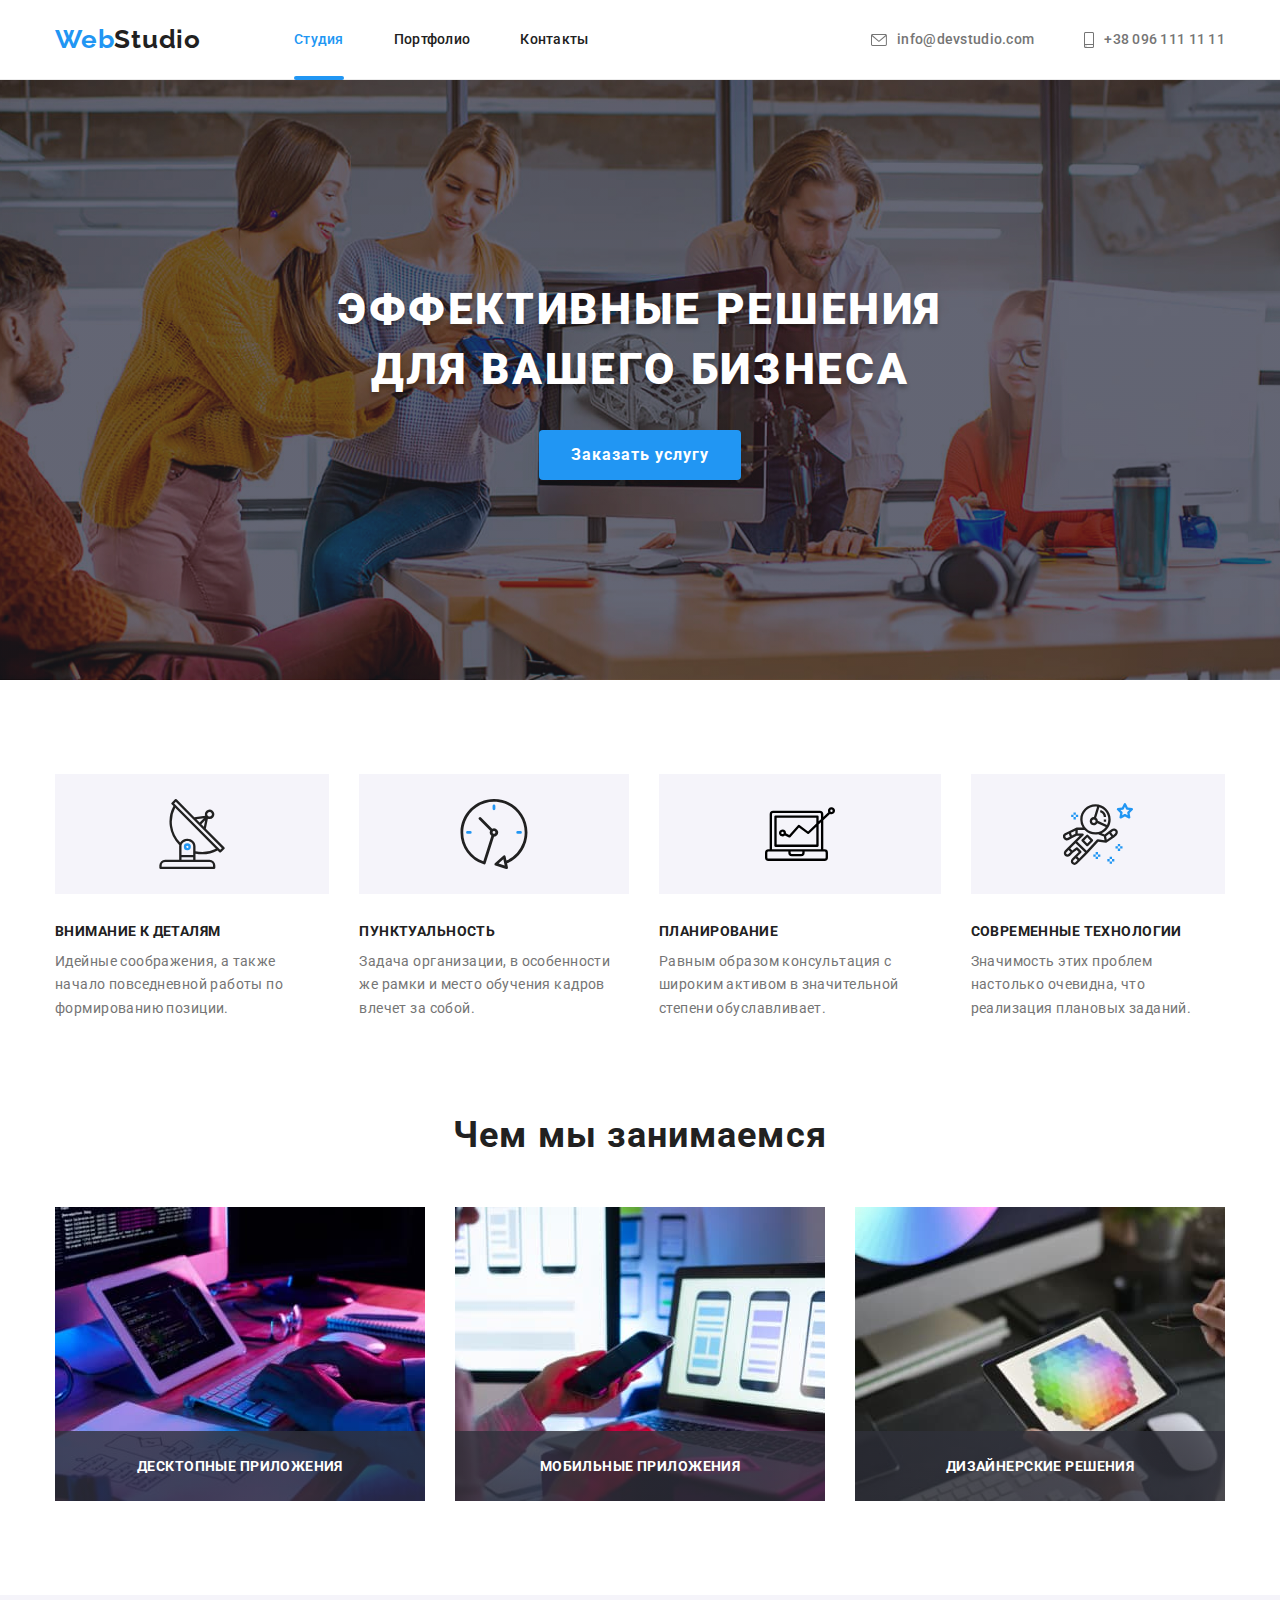
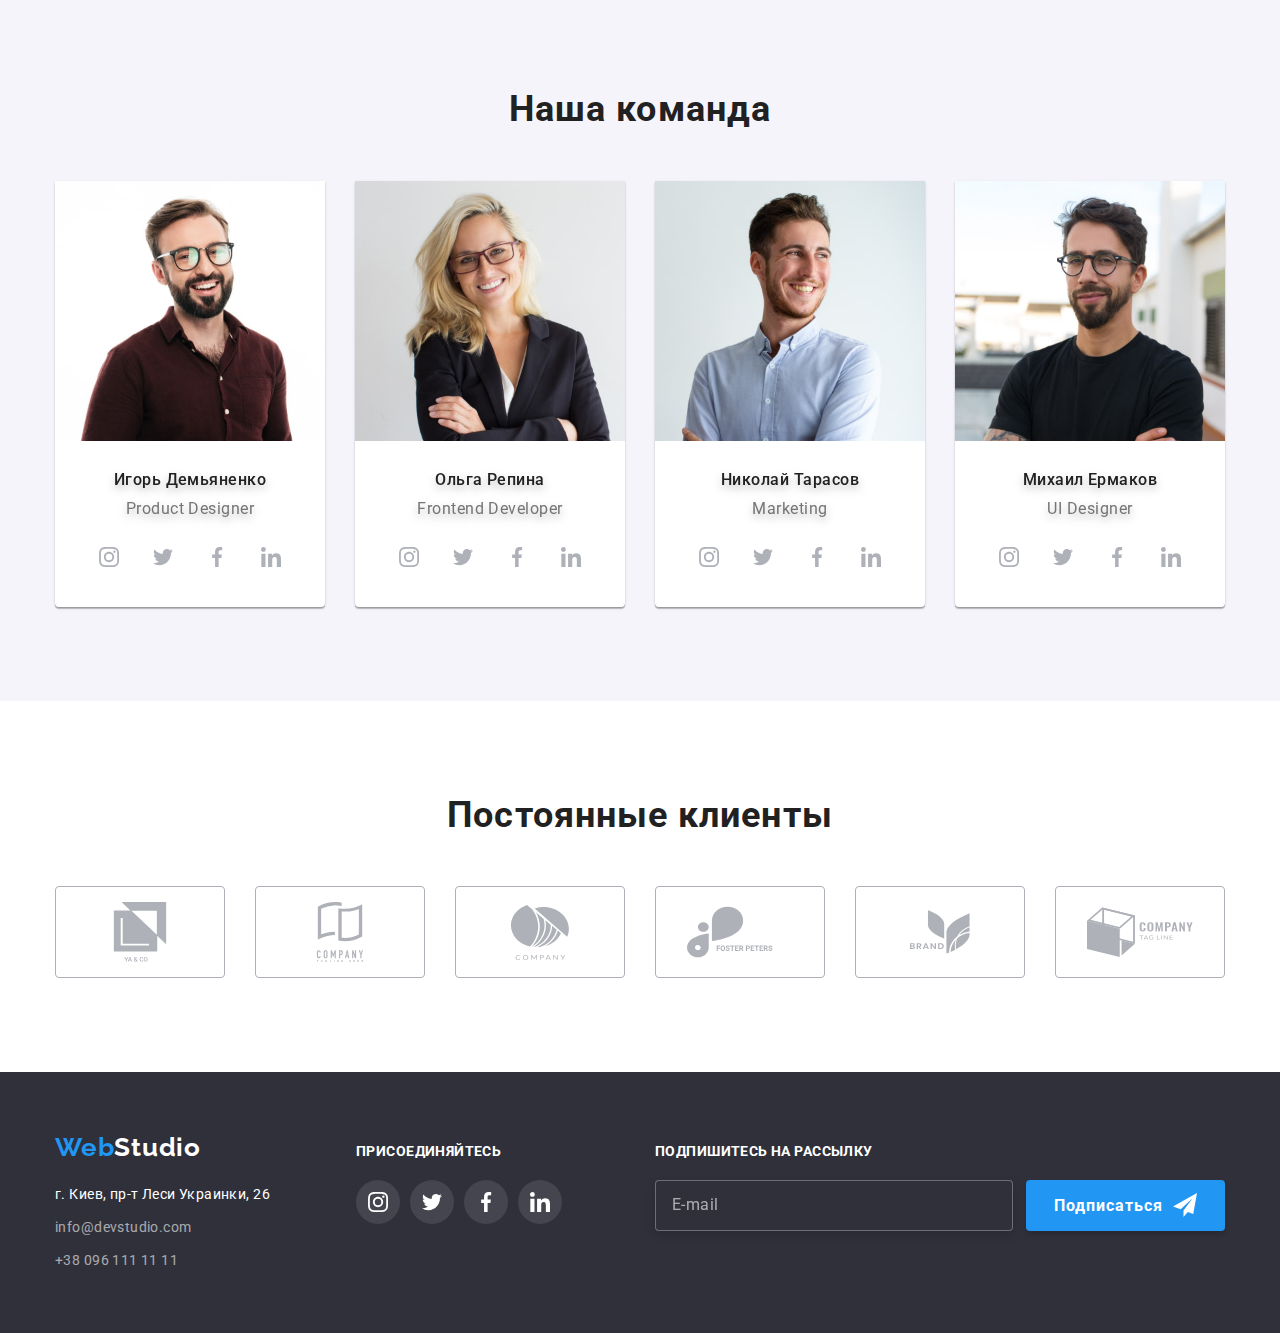
==== index.html @ 8d3dfcea "Add files via upload" ====
<!DOCTYPE html>
<html lang="ru">

<head>
    <meta charset="UTF-8">
    <meta http-equiv="X-UA-Compatible" content="IE=edge">
    <meta name="viewport" content="width=device-width, initial-scale=1.0">
    <link rel="preconnect" href="https://fonts.googleapis.com">
    <link rel="preconnect" href="https://fonts.gstatic.com" crossorigin>
    <link
        href="https://fonts.googleapis.com/css2?family=Raleway:wght@700&family=Roboto:wght@400;500;700;900&display=swap"
        rel="stylesheet">
    <link rel="stylesheet"
        href="https://cdnjs.cloudflare.com/ajax/libs/modern-normalize/1.1.0/modern-normalize.min.css">
    <link rel="stylesheet" href="./css/styles.css">
    <title>WebStudio</title>
</head>

<body>

    <!-- Шапка сайта -->

    <Header class="header-border">
        <div class="container header-box">
            <a class="logo" href="./index.html">Web<span class="header-logo-studio">Studio</span></a>

            <!-- Навигация -->

            <nav class="navigation">
                <ul class="nav-list">
                    <li class="nav-list-item"><a class="navigate current-studio" href="./index.html">Студия</a></li>
                    <li class="nav-list-item"><a class="navigate" href="./portfolio.html">Портфолио</a></li>
                    <li class="nav-list-item"><a class="navigate" href="./contacts.html">Контакты</a></li>
                </ul>
            </nav>
            <ul class="header-list">
                <li class="header-list-item">
                    <a class="header-mail" href="mailto:info@devstudio.com">info@devstudio.com
                        <svg class="header-icon-mail" width="16" height="12">
                            <use href="./images/icons.svg#envelope"></use>
                        </svg>
                    </a>
                </li>
                <li class="header-list-item">
                    <a class="header-tel" href="tel:+380961111111">+38 096 111 11 11
                        <svg class="header-icon-phone" width="10" height="16">
                            <use href="./images/icons.svg#smartphone"></use>
                        </svg>
                    </a>
                </li>
            </ul>
        </div>
    </Header>

    <!-- Основной контент -->

    <main>
        <!--Блок хиро-->
        <section class="hero">
            <div class="container">
                <h1 class="hero-title">Эффективные решения <br> для вашего бизнеса</h1>
                <button class="hero-button" type="button" data-modal-open>Заказать услугу</button>
            </div>
            <div class="backdrop is-hidden" data-modal>
                <div class="modal">
                    <button class="button-close" type="button" data-modal-close>
                        <svg width="18" height="18">
                            <use href="./images/icons.svg#button-close"></use>
                        </svg>
                    </button>

                    <form class="modal-form" autocomplete="on">

                        <!-- =========Текс, обращение ========= -->
                        <p class="modal-form-text">Оставьте свои данные, мы вам перезвоним</p>
                        <div class="modal-form-container">

                            <!-- ========= Имя ========= -->
                            <label class="modal-form-label">
                                <input class="modal-form-input" type="text" name="name" placeholder=" " required
                                    title="Имя должно содержать не менее трех символом">
                                <span class="form-label-text">Имя</span>
                                <svg class="modal-form-icon" width="18" height="18">
                                    <use href="./images/icons.svg#modal-name"></use>
                                </svg>
                            </label>

                            <!-- ========= Телефон ========= -->
                            <label class="modal-form-label">
                                <input class="modal-form-input" type="tel" name="tel" placeholder=" " required>
                                <span class="form-label-text">Телефон</span>
                                <svg class="modal-form-icon" width="18" height="18">
                                    <use href="./images/icons.svg#modal-phone"></use>
                                </svg>
                            </label>

                            <!-- ========= Почта ========= -->
                            <label class="modal-form-label">
                                <input class="modal-form-input" type="email" name="mail" placeholder=" " required>
                                <span class="form-label-text">Почта</span>
                                <svg class="modal-form-icon" width="18" height="18">
                                    <use href="./images/icons.svg#modal-email"></use>
                                </svg>
                            </label>

                            <!-- ========= Комментарий ========= -->
                            <div class="modal-textarea-container">
                                <!-- <label class="modal-form-textarea-label" for="comment">Комментарий</label> -->
                                <textarea class="modal-textarea" name="comment" id="comment" autocomplete="off"
                                    placeholder="Введите текст"></textarea>
                                <label class="modal-form-textarea-label" for="comment">Комментарий</label>
                            </div>
                            <!-- Чекбокс - условия рассылки -->
                            <!-- <div class="modal-checkbox-container"> -->
                            <label class="modal-checkbox-label">
                                <input class="modal-checkbox-input" type="checkbox" name="newsletter" required>
                                <span class="modal-checkbox-icon"></span>
                                Соглашаюсь с рассылкой и принимаю &nbsp;
                                <a class="form-link-contarct" href="">Условия договора</a>

                            </label>
                            <!-- </div> -->
                        </div>
                        <!-- Кнопка - Отправить -->
                        <button class="modal-form-button" type="submit">Отправить</button>
                    </form>
                </div>
            </div>
        </section>

        <!--Особенности-->

        <section class="section">
            <h2 class="features-title-hidden">Особенности</h2>
            <!--Заголовок будет невидимый-->
            <div class="container">
                <ul class="features-list">
                    <li class="features-list-item">
                        <div class="icon-features-container">
                            <svg class="icon-fetures" width="70" height="70">
                                <use href="./images/icons.svg#antenna"></use>
                            </svg>
                        </div>
                        <h3 class="features-subtitle">Внимание к деталям</h3>
                        <p class="features-text">Идейные соображения, а также начало повседневной работы по
                            формированию
                            позиции.</p>
                    </li>
                    <li class="features-list-item">
                        <div class="icon-features-container">
                            <svg class="icon-fetures" width="70" height="70">
                                <use href="./images/icons.svg#clock"></use>
                            </svg>
                        </div>
                        <h3 class="features-subtitle">Пунктуальность</h3>
                        <p class="features-text">Задача организации, в особенности же рамки и место обучения кадров
                            влечет за собой.
                        </p>
                    </li>
                    <li class="features-list-item">
                        <div class="icon-features-container">
                            <svg class="icon-fetures" width="70" height="70">
                                <use href="./images/icons.svg#diagram"></use>
                            </svg>
                        </div>
                        <h3 class="features-subtitle">Планирование</h3>
                        <p class="features-text">Равным образом консультация с широким активом в значительной степени
                            обуславливает.</p>
                    </li>
                    <li class="features-list-item">
                        <div class="icon-features-container">
                            <svg class="icon-fetures" width="70" height="70">
                                <use href="./images/icons.svg#astronaut"></use>
                            </svg>
                        </div>
                        <h3 class="features-subtitle">Современные технологии</h3>
                        <p class="features-text">Значимость этих проблем настолько очевидна, что реализация плановых
                            заданий.
                        </p>
                    </li>
                </ul>
            </div>
        </section>

        <!-- Чем мы занимаемся -->

        <section class="section worksheet-section">
            <div class="container">
                <h2 class="worksheet-title">Чем мы занимаемся</h2>
                <ul class="worksheet-list">
                    <li class="worksheet-list-item">
                        <img src="./images/ipadkeyboard.jpg" alt="Работает за клавиатурой" width="370">
                        <div class="worksheet-list-item-overlay">
                            <p class="worksheet-text-overlay">Десктопные приложения</p>
                        </div>
                    </li>
                    <li class="worksheet-list-item">
                        <img src="./images/notebooksmartphone.jpg" alt="Работает на смартфоне и ноутбуке" width="370">
                        <div class="worksheet-list-item-overlay">
                            <p class="worksheet-text-overlay">Мобильные приложения</p>
                        </div>
                    </li>
                    <li class="worksheet-list-item">
                        <img src="./images/tablet.jpg" alt="Смотрит в планшет" width="370">
                        <div class="worksheet-list-item-overlay">
                            <p class="worksheet-text-overlay">Дизайнерские решения</p>
                        </div>
                    </li>
                </ul>
            </div>
        </section>

        <!-- Наша команда -->

        <section class="team section">
            <div class="container">
                <h2 class="team-title">Наша команда</h2>
                <ul class="team-list">
                    <li class="team-list-item">
                        <img src="./images/igor-demianenko.jpg" alt="фото Игорь Демьяненко" width="270">
                        <div class="team-title-text-container">
                            <h3 class="team-names-title">Игорь Демьяненко</h3>
                            <p class="team-text">Product Designer</p>
                            <ul class="team-social-list">
                                <li>
                                    <a class="social-link" href="" aria-label="Инстаграм">
                                        <svg width="20" height="20">
                                            <use href="./images/icons.svg#instagram-team"></use>
                                        </svg>
                                    </a>
                                </li>
                                <li>
                                    <a class="social-link" href="" aria-label="Твиттер">
                                        <svg width="20" height="20">
                                            <use href="./images/icons.svg#twitter-team"></use>
                                        </svg>
                                    </a>
                                </li>
                                <li>
                                    <a class="social-link" href="" aria-label="Фейсбук">
                                        <svg width="20" height="20">
                                            <use href="./images/icons.svg#facebook-team"></use>
                                        </svg>
                                    </a>
                                </li>
                                <li>
                                    <a class="social-link" href="" aria-label="Линкедин">
                                        <svg width="20" height="20">
                                            <use href="./images/icons.svg#linkedin-team"></use>
                                        </svg>
                                    </a>
                                </li>
                            </ul>
                        </div>

                    </li>
                    <li class="team-list-item">
                        <img class="team-foto" src="./images/olga-repina.jpg" alt="фото Ольга Репина" width="270">
                        <div class="team-title-text-container">
                            <h3 class="team-names-title">Ольга Репина</h3>
                            <p class="team-text">Frontend Developer</p>
                            <ul class="team-social-list">
                                <li>
                                    <a class="social-link" href="" aria-label="Инстаграм">
                                        <svg width="20" height="20">
                                            <use href="./images/icons.svg#instagram-team"></use>
                                        </svg>
                                    </a>
                                </li>
                                <li>
                                    <a class="social-link" href="" aria-label="Твиттер">
                                        <svg width="20" height="20">
                                            <use href="./images/icons.svg#twitter-team"></use>
                                        </svg>
                                    </a>
                                </li>
                                <li>
                                    <a class="social-link" href="" aria-label="Фейсбук">
                                        <svg width="20" height="20">
                                            <use href="./images/icons.svg#facebook-team"></use>
                                        </svg>
                                    </a>
                                </li>
                                <li>
                                    <a class="social-link" href="" aria-label="Линкедин">
                                        <svg width="20" height="20">
                                            <use href="./images/icons.svg#linkedin-team"></use>
                                        </svg>
                                    </a>
                                </li>
                            </ul>
                        </div>
                    </li>
                    <li class="team-list-item">
                        <img class="team-foto" src="./images/nikolay-tarasov.jpg" alt="фото Николай Тарасов"
                            width="270">
                        <div class="team-title-text-container">
                            <h3 class="team-names-title">Николай Тарасов</h3>
                            <p class="team-text">Marketing</p>
                            <ul class="team-social-list">
                                <li>
                                    <a class="social-link" href="" aria-label="Инстаграм">
                                        <svg width="20" height="20">
                                            <use href="./images/icons.svg#instagram-team"></use>
                                        </svg>
                                    </a>
                                </li>
                                <li>
                                    <a class="social-link" href="" aria-label="Твиттер">
                                        <svg width="20" height="20">
                                            <use href="./images/icons.svg#twitter-team"></use>
                                        </svg>
                                    </a>
                                </li>
                                <li>
                                    <a class="social-link" href="" aria-label="Фейсбук">
                                        <svg width="20" height="20">
                                            <use href="./images/icons.svg#facebook-team"></use>
                                        </svg>
                                    </a>
                                </li>
                                <li>
                                    <a class="social-link" href="" aria-label="Линкедин">
                                        <svg width="20" height="20">
                                            <use href="./images/icons.svg#linkedin-team"></use>
                                        </svg>
                                    </a>
                                </li>
                            </ul>
                        </div>
                    </li>
                    <li class="team-list-item">
                        <img class="team-foto" src="./images/mihail-ermakov.jpg" alt="фото Михаил Ермаков" width="270">
                        <div class="team-title-text-container">
                            <h3 class="team-names-title">Михаил Ермаков</h3>
                            <p class="team-text">UI Designer</p>
                            <ul class="team-social-list">
                                <li>
                                    <a class="social-link" href="" aria-label="Инстаграм">
                                        <svg width="20" height="20">
                                            <use href="./images/icons.svg#instagram-team"></use>
                                        </svg>
                                    </a>
                                </li>
                                <li>
                                    <a class="social-link" href="" aria-label="Твиттер">
                                        <svg width="20" height="20">
                                            <use href="./images/icons.svg#twitter-team"></use>
                                        </svg>
                                    </a>
                                </li>
                                <li>
                                    <a class="social-link" href="" aria-label="Фейсбук">
                                        <svg width="20" height="20">
                                            <use href="./images/icons.svg#facebook-team"></use>
                                        </svg>
                                    </a>
                                </li>
                                <li>
                                    <a class="social-link" href="" aria-label="Линкедин">
                                        <svg width="20" height="20">
                                            <use href="./images/icons.svg#linkedin-team"></use>
                                        </svg>
                                    </a>
                                </li>
                            </ul>
                        </div>
                    </li>
                </ul>
            </div>
        </section>

        <!-- Постоянные клиенты -->

        <section class="section">
            <div class="container">
                <h2 class="clients-title">Постоянные клиенты</h2>
                <ul class="clients-list">
                    <li><a class="clients-link" href="">
                            <svg width="106" height="60">
                                <use href="./images/icons.svg#company1">
                                </use>
                            </svg>
                        </a>
                    </li>
                    <li>
                        <a class="clients-link" href="">
                            <svg width="106" height="60">
                                <use href="./images/icons.svg#company2">
                                </use>
                            </svg>
                        </a>
                    </li>
                    <li>
                        <a class="clients-link" href="">
                            <svg width="106" height="60">
                                <use href="./images/icons.svg#company3">
                                </use>
                            </svg>
                        </a>
                    </li>
                    <li>
                        <a class="clients-link" href="">
                            <svg width="106" height="60">
                                <use href="./images/icons.svg#company4">
                                </use>
                            </svg>
                        </a>
                    </li>
                    <li>
                        <a class="clients-link" href="">
                            <svg width="106" height="60">
                                <use href="./images/icons.svg#company5">
                                </use>
                            </svg>
                        </a>
                    </li>
                    <li>
                        <a class="clients-link" href="">
                            <svg width="106" height="60">
                                <use href="./images/icons.svg#company6">
                                </use>
                            </svg>
                        </a>
                    </li>
                </ul>
            </div>
        </section>
    </main>

    <!-- Футер -->

    <footer class="footer">

        <div class="container footer-flex">

            <div class="footer-contact">
                <a class="footer-logo" href="./index.html">Web<span class="footer-logo-studio">Studio</span></a>
                <!-- <img src="./images/Footer-bg.jpg" alt="Задний фон футера" width="1600"> -->
                <address>
                    <ul class="footer-list">
                        <li class="footer-list-item"><a class="location" href="https://goo.gl/maps/4drAFhD1oQaZ1hP96"
                                target="_blank">г.
                                Киев, пр-т
                                Леси
                                Украинки, 26</a>
                        </li>
                        <li class="footer-list-item"><a class="mail-footer"
                                href="mailto:info@devstudio.com">info@devstudio.com</a></li>
                        <li class="footer-list-item"><a class="tel-footer" href="tel:+380961111111">+38 096 111 11
                                11</a>
                        </li>
                    </ul>
                </address>
            </div>

            <div class="footer-join">
                <p class="footer-join-text">Присоединяйтесь</p>
                <ul class="footer-social-list">
                    <li>
                        <a class="footer-social-link" href="">
                            <svg width="20" height="20">
                                <use href="./images/icons.svg#instagram-footer"></use>
                            </svg>
                        </a>
                    </li>
                    <li>
                        <a class="footer-social-link" href="">
                            <svg width="20" height="20">
                                <use href="./images/icons.svg#twitter-footer"></use>
                            </svg>
                        </a>
                    </li>
                    <li>
                        <a class="footer-social-link" href="">
                            <svg width="20" height="20">
                                <use href="./images/icons.svg#facebook-footer"></use>
                            </svg>
                        </a>
                    </li>
                    <li>
                        <a class="footer-social-link" href="">
                            <svg width="20" height="20">
                                <use href="./images/icons.svg#linkedin-footer"></use>
                            </svg>
                        </a>
                    </li>
                </ul>
            </div>


            <form class="footer-subscribe-form">
                <!-- <p class="footer-subscribe-text">Подпишитесь на рассылку</p> -->
                <div class="footer-form-container">
                    <label for="subscribe-mail" class="footer-subscribe-label">Подпишитесь на рассылку</label>
                    <!-- Растягивал лэйбл, чтобы не промазал пользователь и автофокус в поле инпута сработал -->
                    <div class="footer-form-wrapper">
                        <input type="email" name="email" id="subscribe-mail" placeholder="E-mail" required>
                        <button type="submit" class="footer-subscribe-button">Подписаться
                            <svg class="footer-subscribe-icon" width="24" height="24">
                                <use href="./images/icons.svg#footer-button-subscribe"></use>
                            </svg>
                        </button>
                    </div>
                </div>

            </form>

        </div>

    </footer>

    <script src="./js/modal.js"></script>

</body>

</html>
---- css/styles.css ----
:root {
    --main-text-color: #212121;
    --second-text-color: #757575;
    --third-text-color: #ffffff;
    --color-logo: #2196F3;

    --border-color: 1px solid #EEEEEE;
    --border-color-hover: #2196F3;

    --bg-color-main: #2F303A;
    --bg-color-second: #F5F4FA;
    --bg-color-third: #ffffff;
    --bg-color-hero: #c4c4c4;
    --bg-color-footer-social: rgba(255, 255, 255, 0.1);

    --hover-color: #2196F3;
    --focus-color: #2196F3;
    
    --hero-button-color: #2196F3;
    --hero-button-hover-color: #188CE8;
    --hero-button-focus-color: #188CE8;
    
    --second-text-color-buttons: #ffffff;
    --bg-color-filter-buttons: #F5F4FA;

    --main-font: 'Roboto';
    --logo-font: 'Raleway';

    --icon-fill-color: #AFB1B8;
    --icon-hover-fill-color: #ffffff;

    --transition-timing-function: cubic-bezier(0.4, 0, 0.2, 1);

}

h1, h2, h3, p {
   margin: 0;
}

ul, ol {
    margin: 0;
    padding-left: 0;
    list-style: none;
}

body {
    font-family: var(--main-font), sans-serif;
    color: var(--main-text-color);

    /* padding-top: 80px; */
}

img {
    max-width: 100%;
    height: auto;
    display: block;
}

/* Header */

.header-border {
    background-color: #ffffff;
    border-bottom: 1px solid #ECECEC;

    /* position: fixed;
    width: 100%;
    top: 0;
    left: 0;
    z-index: 1; */

    /* opacity: 0.5; */
}

.container {
    width: 1200px;
    
    padding-left: 15px;
    padding-right: 15px;
    margin-left: auto;
    margin-right: auto;

    /* outline: 1px solid blue; */
}

.header-box {
    display: flex;
}

.navigation {
    margin-left: 93px;
}

.nav-list {
    display: flex;
    
    margin-top: 0;
    margin-bottom: 0;
    padding-left: 0;
}

.nav-list-item {
    position: relative;
}

.nav-list .nav-list-item + .nav-list-item {
    margin-left: 50px;
}


.logo {
    font-family: var(--logo-font);
    font-weight: 700;
    font-size: 26px;
    line-height: 1.19;
    letter-spacing: 0.03em;
    color: var(--color-logo);
    text-decoration: none;

    padding-top: 24px;
    padding-bottom: 24px;
}

.header-logo-studio {
    color: var(--main-text-color);
    text-decoration: none;
}

.navigate {
    font-weight: 500;
    font-size: 14px;
    line-height: 1.14;
    letter-spacing: 0.02em;
    color: var(--main-text-color);
    text-decoration: none;

    display: block;
    padding-top: 32px;
    padding-bottom: 31px;

    transition:
    color 250ms var(--transition-timing-function);
}

.navigate:hover {
    color: var(--hover-color);
}

.navigate:focus {
    color: var(--focus-color);
}

.current-studio {
    color: var(--hover-color);
}

.current-studio::after {
    content: "";

    position: absolute;
    bottom: -1px;
    left: 0;

    display: block;
    width: 100%;
    height: 4px;
               
    background: var(--hover-color);
    border-radius: 2px;
}

.header-list {
    display: flex;

    padding-left: 0;
    margin-top: 0;
    margin-right: 0;
    margin-bottom: 0;
    margin-left: auto;
}

.header-list-item+.header-list-item {
    margin-left: 50px;
}

.header-mail {
    display: flex;
    flex-direction: row-reverse;
    align-content: center;
    font-weight: 500;
    font-size: 14px;
    line-height: 1.14;
    letter-spacing: 0.02em;
    color: var(--second-text-color);
    text-decoration: none;

    padding-top: 32px;
    padding-bottom: 31px;

    transition:
    color 250ms var(--transition-timing-function);
}

.header-icon-mail {
    fill: currentColor;
    align-self: center;
    justify-self: center;
        
    margin-right: 10px;
}

.header-icon-phone {
    fill: currentColor;
    margin-right: 10px;
}

.header-mail:hover {
    color: var(--hover-color);
}

.header-mail:focus {
    color: var(--focus-color);
}

.header-tel {
    font-weight: 500;
    font-size: 14px;
    line-height: 1.14;
    letter-spacing: 0.02em;
    color: var(--second-text-color);
    text-decoration: none;

    display: flex;
    flex-direction: row-reverse;
    padding-top: 32px;
    padding-bottom: 31px;

    transition:
    color 250ms var(--transition-timing-function);
}

.header-tel:hover {
    color: var(--hover-color);
}

.header-tel:focus {
    color: var(--focus-color);
}

/* Main */


/* Hero */

/* .hero {
    background-color: var(--bg-color-hero);
    text-align: center;
    
    background-image: url(../images/hero-overlay.png), 
    url(../images/hero.jpg);
    background-repeat: no-repeat;
    background-size: contain;
    background-position: center;

    padding-top: 200px;
    padding-bottom: 200px;
} */

.hero {
    max-width: 1600px;
    background-color: var(--bg-color-hero);
    text-align: center;

    background-image: linear-gradient(
        to right,
        rgba(47, 48, 58, 0.4), rgba(47, 48, 58, 0.4)), url(../images/hero.jpg);
    background-repeat: no-repeat;
    background-size: cover;
    background-position: center;

    margin-right: auto;
    margin-left: auto;
    padding-top: 200px;
    padding-bottom: 200px;
}

.hero-title {
    font-weight: 900;
    font-size: 44px;
    line-height: 1.36;
    letter-spacing: 0.06em;
    text-transform: uppercase;
    color: var(--third-text-color);
    text-shadow: 0px 4px 4px rgba(0, 0, 0, 0.25);
    
    margin: 0 0 30px;
}

.hero-button {
    font-family: var(--main-font);
    background-color: var(--hero-button-color);
    border-radius: 4px;
    border: 0px;
    font-weight: 700;
    font-size: 16px;
    line-height: 1.87;
    letter-spacing: 0.06em;
    color: var(--third-text-color);    
    cursor: pointer;
    box-shadow: 0px 4px 4px rgba(0, 0, 0, 0.15);

    padding: 10px 32px;

    transition:
    background-color 250ms var(--transition-timing-function),
    box-shadow 250ms var(--transition-timing-function);
}

.hero-button:hover {
    background-color: var(--hero-button-hover-color);
    box-shadow: 0px 4px 4px rgba(0, 0, 0, 0.15);
}

.hero-button:focus {
    background-color: var(--hero-button-focus-color);
    box-shadow: 0px 4px 4px rgba(0, 0, 0, 0.15);
}

.backdrop {
    position: fixed;
    top: 0;
    left: 0;
    width: 100%;
    height: 100%;
    background-image: linear-gradient(rgba(0, 0, 0, 0.2), rgba(0, 0, 0, 0.2));
    z-index: 999;
    opacity: 1;

    transition:
    opacity 250ms var(--transition-timing-function),
    visibility 250ms var(--transition-timing-function);     
}

.is-hidden {
    opacity: 0;
    pointer-events: none;
    visibility: hidden;
}

.modal {
    position: absolute;
    top: 50%;
    left: 50%;
    transform: translate(-50%, -50%);

    min-width: 528px;
    min-height: 581px;
    background-color: var(--bg-color-third);
    box-shadow: 0px 1px 3px rgba(0, 0, 0, 0.12), 0px 1px 1px rgba(0, 0, 0, 0.14), 0px 2px 1px rgba(0, 0, 0, 0.2);
    border-radius: 4px; 

    opacity: 1;

    transform: translate(-50%, -50%) scale(1, 1);
    transition: transform 400ms var(--transition-timing-function),
    opacity 250ms var(--transition-timing-function),
    visibility 250ms var(--transition-timing-function);

}
    
.backdrop.is-hidden .modal {
    opacity: 0;
    transform: translate(-50%, -50%) scale(0, 0);
}

/* @keyframes modal {
    0% {
        transform: translateY(100%);
    }

    50% {
        transform: translateY(50%);
    }

    100% {
        transform: translateY(100%);
    }
} */

.button-close {
    position: absolute;
    top: 8px;
    right: 8px;

    display: inline-flex;
    justify-content: center;
    align-items: center;

    width: 30px;
    height: 30px;
    background-color: var(--bg-color-third);
    border: 1px solid rgba(0, 0, 0, 0.1);
    border-radius: 50%;
    cursor: pointer;

    transition:
    fill 250ms var(--transition-timing-function);
}

.button-close:hover {
    fill: var(--hover-color);
}

.button-close:focus {
    fill: var(--hover-color);
}

.modal-form {    
    padding: 40px;

    text-align: left;
}

.modal-form-text {
    margin-bottom: 30px;

    font-weight: 700;
    font-size: 20px;
    line-height: 23px;
    text-align: center;
    letter-spacing: 0.03em;
    color: var(--main-text-color);
}

.modal-form-container {
    display: flex;
    flex-direction: column;
    padding: 0;
    margin-left: auto;
    margin-right: auto;
    margin-bottom: 30px;
}

.modal-form-label {
    position: relative;

    font-size: 12px;
    line-height: 1.17;
    letter-spacing: 0.01em;
    color: var(--second-text-color);

    margin-bottom: 28px;
}

.modal-form-label:nth-child(3) {
    margin-bottom: 10px;
}

.form-label-text {
    position: absolute;
    top: 13px;
    left: 42px;

    transition: 
    transform 250ms var(--transition-timing-function),
    color 250ms var(--transition-timing-function);
}

.modal-form-label:focus-within .form-label-text,
.modal-form-input:not( :placeholder-shown) + .form-label-text {
    transform: translate(-42px,-30px);
    color: var(--focus-color);
}

.modal-form-label:focus-within .modal-form-icon {
    fill: var(--focus-color);
}

.modal-form-icon {
    position: absolute;
    top: 11px;
    left: 12px;
}

.modal-form-input {
    margin: 0 auto;
    padding-top: 12px;
    padding-bottom: 12px;
    width: 100%;

    text-indent: 42px;

    border: 1px solid rgba(33, 33, 33, 0.2);
    border-radius: 4px;
    outline-color: var(--focus-color);
}

.modal-form-input:hover {
    border-color: var(--hover-color);
}

.modal-form-input:focus {
    border-color: var(--focus-color);
}

.modal-textarea-container {
    display: flex;
    flex-direction: column-reverse;
    margin-bottom: 20px;
}

.modal-form-textarea-label {
    display: block;
    font-size: 12px;
    line-height: 1.17;
    letter-spacing: 0.01em;
    color: var(--second-text-color);
        
    margin-bottom: 4px;
}

.modal-textarea {
    display: block;
    margin: 0;
    padding: 12px 16px;
    resize: none;
    width: 100%;
    height: 120px;

    border: 1px solid rgba(33, 33, 33, 0.2);
    border-radius: 4px;
    outline-color: var(--focus-color);
}

.modal-textarea:hover {
    border-color: var(--hover-color);
}

.modal-textarea:focus {
    border-color: var(--hover-color);
}

.modal-textarea:focus ~ .modal-form-textarea-label {
    color: var(--focus-color);
}

.modal-form-container textarea::placeholder {
    font-size: 14px;
    line-height: 1.42;
    letter-spacing: 0.01em;
    color: rgba(117, 117, 117, 0.5);
}

/* .modal-checkbox-container {
    position: relative;

    display: flex;
    width: 425px;
    margin-right: auto;
    margin-left: auto;

    margin-bottom: 30px;
} */

.modal-checkbox-input {
    width: 1px;
    height: 1px;
    margin: -1px;
    border: 0;
    padding: 0;
    white-space: nowrap;
    clip-path: inset(100%);
    clip: rect(0 0 0 0);
    overflow: hidden;
    position: absolute;
}

.modal-checkbox-icon {
    display: block;
    width: 15px;
    height: 15px;
    border: 2px solid;
    border-color: black;
    border-radius: 2px;
    background-size: contain;
    background-origin: border-box;

    margin-right: 7px;

    transition: 
    background-color 250ms var(--transition-timing-function),
    background-image 250ms var(--transition-timing-function),
    border-color 250ms var(--transition-timing-function);
}

.modal-checkbox-input:checked + .modal-checkbox-icon {
    background-color: var(--focus-color);
    background-image: url(../images/full-check.svg);
    background-size: contain;
    background-origin: border-box;
    border-color: var(--focus-color);
}

.modal-checkbox-input:focus + .modal-checkbox-icon {
    border: 2px outset var(--focus-color);
}

.modal-checkbox-label {
    display: flex;
    align-items: center;
    justify-content: center;
       
    font-size: 14px;
    line-height: 1.72;
    letter-spacing: 0.03em;
    color: var(--second-text-color); 
}

.form-link-contarct {
    color: var(--focus-color);
}

.modal-form-button {
    display: flex;

    margin-right: auto;
    margin-left: auto;
    padding: 10px 55px;

    background-color: var(--hero-button-color);
    font-weight: 700;
    font-size: 16px;
    line-height: 1.875;    
    letter-spacing: 0.06em;
    box-shadow: 0px 4px 4px rgba(0, 0, 0, 0.15);
    border-radius: 4px;
    border: 0;
    cursor: pointer;
    color: var(--second-text-color-buttons);

    transition: 
    background-color 250ms var(--transition-timing-function);
    /* box-shadow 250ms var(--transition-timing-function); */
}

.modal-form-button:hover {
    background-color: var(--hero-button-hover-color);
    /* box-shadow: 0px 1px 3px rgba(0, 0, 0, 0.12), 0px 1px 1px rgba(0, 0, 0, 0.14), 0px 2px 1px rgba(0, 0, 0, 0.2); */
}

.modal-form-button:focus {
    background-color: var(--hero-button-hover-color);
    /* box-shadow: 0px 1px 3px rgba(0, 0, 0, 0.12), 0px 1px 1px rgba(0, 0, 0, 0.14), 0px 2px 1px rgba(0, 0, 0, 0.2); */
}



/* Особенности */

.section {
    padding-top: 94px;
    padding-bottom: 94px;
    /* outline: 1px solid blue; */
}

.features-title-hidden {
    /* display: none; */
    width: 1px;
    height: 1px;
    margin: -1px;
    border: 0;
    padding: 0;
    white-space: nowrap;
    clip-path: inset(100%);
    clip: rect(0 0 0 0);
    overflow: hidden;
    position: absolute;    
}

.features-list {
    display: flex;

    padding-left: 0;
    margin-top: 0;
    margin-bottom: 0;
}


/* .features-list-item + .features-list-item {
    margin-left: 30px;
} */

.features-list-item {
    width: calc((100%-90px) / 4);
    margin-left: 30px;
}

.features-list-item:first-child {
    margin-left: 0;
}

/* .features-list-item:last-child {
    padding-right: 12px;
} */

.icon-features-container {
    display: flex;
    height: 120px;
    background-color: var(--bg-color-second);

    align-items: center;
    justify-content: center;
    margin-bottom: 30px;
}

.icon-fetures {
    
}

.features-subtitle {
    font-size: 14px;
    line-height: 1.14;
    letter-spacing: 0.03em;
    text-transform: uppercase;
    color: var(--main-text-color);

    margin-top: 0;
    margin-bottom: 10px;
}

.features-text {
    font-size: 14px;
    line-height: 1.71;
    letter-spacing: 0.03em;
    color: var(--second-text-color);
}



/* =========== Чем мы занимаемся ==========*/

.worksheet-section {
    padding-top: 0;
}

.worksheet-title {
    font-size: 36px;
    line-height: 1.16;
    letter-spacing: 0.03em;

    margin-top: 0;
    margin-bottom: 50px;
    text-align: center;
}

.worksheet-list {
    display: flex;

    padding-left: 0;
    margin-top: 0;
    margin-bottom: 0;
    margin-left: auto;
    margin-right: auto;
    justify-content: space-between;
}

.worksheet-list-item {
   position: relative; 
}

.worksheet-list-item-overlay {
    position: absolute;
    bottom: 0;
    left: 0;

    display: flex;
    width: 100%;
    height: 70px;
    align-items: center;
    justify-content: center;
    /* padding-top: 27px;
    padding-bottom: 27px; */

    background-image: linear-gradient(rgba(47, 48, 58, 0.8), rgba(47, 48, 58, 0.8));         
}

.worksheet-text-overlay {
    text-transform: uppercase;
    font-weight: 700;
    font-size: 14px;
    line-height: 1.15;
    letter-spacing: 0.03em;
    color: var(--third-text-color);
}

/* ========= Наша команда ========= */

.team {
    background-color: var(--bg-color-second);
    
}


.team-title {
    font-size: 36px;
    line-height: 1.16;
    letter-spacing: 0.03em;

    margin-top: 0;
    margin-bottom: 50px;
    text-align: center;
}

.team-list {
    display: flex;
    padding-left: 0;
    margin-top: 0;
    margin-bottom: 0;
    margin-left: auto;
    margin-right: auto;
    
    text-align: center;
}

.team-list-item {
    background-color: var(--bg-color-third);
    box-shadow: 0px 1px 3px rgba(0, 0, 0, 0.12), 0px 1px 1px rgba(0, 0, 0, 0.14), 0px 2px 1px rgba(0, 0, 0, 0.2);
    border-radius: 0px 0px 4px 4px;
}

.team-list-item + .team-list-item {
    margin-left: 30px;
}

.team-list-item:first-child {
    margin-left: 0;
}

.team-title-text-container {
    padding-top: 30px;
    padding-bottom: 28px;
}

.team-names-title {
    font-weight: 500;
    font-size: 16px;
    line-height: 1.18;
    letter-spacing: 0.03em;
    filter: drop-shadow(0px 4px 4px rgba(0, 0, 0, 0.25));

    /* margin-top: 30px; */
    margin-bottom: 10px;
}

.team-text {
    font-size: 16px;
    line-height: 1.18;
    letter-spacing: 0.03em;
    color: var(--second-text-color);
    filter: drop-shadow(0px 4px 4px rgba(0, 0, 0, 0.25));

    margin-top: 0;
    margin-bottom: 16px;
}

.team-social-list {
    gap: 10px;
    display: flex;
    justify-content: center;
}

.social-link {
    fill: var(--icon-fill-color);
    display: flex;
    height: 44px;
    width: 44px;
    background-color: var(--bg-color-third);
    border-radius: 50%;
    justify-content: center;
    align-items: center;

    transition:
    background-color 250ms var(--transition-timing-function),
    fill 250ms var(--transition-timing-function);
}

.social-link:hover {
    background-color: var(--hover-color);
    fill: var(--second-text-color-buttons);
}

.social-link:focus {
    background-color: var(--hover-color);
    fill: var(--second-text-color-buttons);
}

/* ========== Clients ========== */

.clients-title {
    line-height: 1.16;
    letter-spacing: 0.03em;

    margin-top: 0;
    margin-bottom: 50px;
    text-align: center;
    font-size: 36px;
}

.clients-list {
    display: flex;
    justify-content: space-between;
}

.clients-link {
    display: flex;
    width: 170px;
    height: 92px;
    align-items: center;
    justify-content: center;
    
    border-radius: 4px;
    border: 1px solid;
    border-color: #AFB1B8;

    fill: var(--icon-fill-color);

    transition: 
    border-color 250ms var(--transition-timing-function), 
    fill 250ms var(--transition-timing-function);
}

.clients-link:hover {
    fill: var(--hover-color);
    border-color: var(--hover-color);
}

.clients-link:focus {
    fill: var(--hover-color);
    border-color: var(--hover-color);
}

/* ========== Footer ========== */

.footer {
    background-color: var(--bg-color-main);
    padding-top: 60px;
    padding-bottom: 60px;
}

.footer-contact {
    flex-grow: 1;
}

.footer-logo {
    font-family: var(--logo-font);
    font-weight: 700;
    font-size: 26px;
    line-height: 1.19;
    letter-spacing: 0.03em;
    color: var(--color-logo);
    /* margin: 24px 93px auto 215px; */
    text-decoration: none;

    margin-bottom: 20px;
    display: inline-block;
    /* outline: 1px solid red; */
}

.footer-logo-studio {
    color: var(--third-text-color);
    text-decoration: none;
}

.footer-list {
    display: inline-block;

    padding-left: 0;
    margin-top: 0;
    margin-bottom: 0;

    /* outline: 1px solid blue; */
}

.footer-list-item:not(:last-child) {
    margin-bottom: 9px;
}

.location {
    text-decoration: none;
    font-style: normal;
    font-size: 14px;
    line-height: 1.71;
    letter-spacing: 0.03em;
    color: var(--third-text-color);

    transition:
    color 250ms var(--transition-timing-function);
}

.location:hover {
    color: var(--hover-color);
}

.location:focus {
    color: var(--focus-color);
}

.mail-footer {
    font-style: normal;
    font-size: 14px;
    line-height: 1.71;
    letter-spacing: 0.03em;
    color: rgba(255, 255, 255, 0.6);
    text-decoration: none;

    transition:
    color 250ms var(--transition-timing-function);
}

.mail-footer:hover {
    color: var(--hover-color);
}

.mail-footer:focus {
    color: var(--focus-color);
}

.tel-footer {
    font-style: normal;
    font-size: 14px;
    line-height: 1.71;
    letter-spacing: 0.03em;
    color: rgba(255, 255, 255, 0.6);
    text-decoration: none

    transition:
    color 250ms var(--transition-timing-function);
}

.tel-footer:hover {
    color: var(--hover-color);
}

.tel-footer:focus {
    color: var(--focus-color);
}

.footer-flex {
    display: flex;
    align-items: baseline;
}

.footer-join {
    margin-left: 70px;

}

.footer-join-text {
    font-family: 'Roboto';
    font-style: normal;
    font-weight: 700;
    font-size: 14px;
    line-height: 1.14;
    letter-spacing: 0.03em;
    text-transform: uppercase;
    color: var(--third-text-color);
    
    margin-bottom: 20px;
}

.footer-social-list {
    display: flex;   
    width: 206px; 
    justify-content: space-between;
}

.footer-social-link {
    display: flex;
    width: 44px;
    background-color: var(--bg-color-footer-social);
    border-radius: 50%;
    justify-content: center;
    align-items: center;
    height: 44px;

    transition:
    background-color 250ms var(--transition-timing-function);
}

.footer-social-link:hover {
    background-color: var(--hover-color);
}

.footer-social-link:focus {
    background-color: var(--hover-color);
}

.footer-subscribe-form {
    width: 570px;
    margin-left: 93px;
}

/* .footer-subscribe-text {
    color: var(--third-text-color);
    text-transform: uppercase;
    font-weight: 700;
    font-size: 14px;
    line-height: 1.14;
    letter-spacing: 0.03em;

    margin-bottom: 20px;
} */

.footer-subscribe-label {
    display: inline-block;
    color: var(--third-text-color);
    text-transform: uppercase;
    font-weight: 700;
    font-size: 14px;
    line-height: 1.14;
    letter-spacing: 0.03em;

    margin-bottom: 20px;
}

.footer-form-container input {
    padding: 15px 0;
    margin: 0;
    width: 358px;

    border: 1px solid rgba(255, 255, 255, 0.3);
    filter: drop-shadow(0px 4px 4px rgba(0, 0, 0, 0.15));
    border-radius: 4px;
    background-color: var(--bg-color-main);
    color: var(--third-text-color);
    text-indent: 16px;
    outline-color: var(--focus-color);
    outline-width: 0;

    transition:
    border-color 250ms var(--transition-timing-function)
}

.footer-form-container input:hover, 
.footer-form-container input:focus {
    border-color: var(--focus-color);
}

.footer-form-wrapper {
    display: flex;
    justify-content: space-between;
}

.footer-form-wrapper input::placeholder {
    font-size: 16px;
    line-height: 1.25;
    letter-spacing: 0.03em;
    color: rgba(255, 255, 255, 0.6);
}

.footer-subscribe-button {  
    padding: 10px 28px;

    display: inline-flex;
    align-items: center;
    text-align: center;
    cursor: pointer;

    font-family: var(--main-font);
    background-color: var(--hero-button-color);
    border-radius: 4px;
    border: 0px;
    font-weight: 700;
    font-size: 16px;
    line-height: 1.87;
    letter-spacing: 0.06em;
    color: var(--third-text-color);
    box-shadow: 0px 4px 4px rgba(0, 0, 0, 0.15);
        
    transition:
    background-color 250ms var(--transition-timing-function);
    /* box-shadow 250ms var(--transition-timing-function);     */
}

.footer-subscribe-icon {
    margin-left: 10px;
}


.footer-subscribe-button:hover {
    background-color: var(--hero-button-hover-color);
    /* box-shadow: 0px 1px 3px rgba(0, 0, 0, 0.12), 0px 1px 1px rgba(0, 0, 0, 0.14), 0px 2px 1px rgba(0, 0, 0, 0.2); */
}

.footer-subscribe-button:focus {
    background-color: var(--hero-button-hover-color);
    /* box-shadow: 0px 1px 3px rgba(0, 0, 0, 0.12), 0px 1px 1px rgba(0, 0, 0, 0.14), 0px 2px 1px rgba(0, 0, 0, 0.2);     */
}





/* ====== Классы для портфолио ====== */





.current-portfolio {
    color: var(--hover-color);
}

.current-portfolio::after {
    content: "";

    position: absolute;
    bottom: -1px;
    left: 0;

    display: block;
    width: 100%;
    height: 4px;      
    
    background: var(--hover-color);
    border-radius: 2px;
}

.portfolio-title {
    /* display: none; */
    height: 1px;
    margin: -1px;
    border: 0;
    padding: 0;
    white-space: nowrap;
    clip-path: inset(100%);
    clip: rect(0 0 0 0);
    overflow: hidden;
    position: absolute;
    width: 1px;
}

.portfolio-filter {
    display: flex;
    justify-content: center;

    margin-top: 0;
    margin-bottom: 50px;
}

/* Кнопки портфолио */
.filter-button {
    border: 0px;
    background-color: var(--bg-color-filter-buttons);
    border-radius: 4px;
    font-family: var(--main-font);
    font-weight: 500;
    font-size: 16px;
    line-height: 1.62;
    letter-spacing: 0.03em;
    color: var(--main-text-color);
    cursor: pointer;
    
    display: block;
    padding: 6px 22px;

    transition:
    background-color 250ms var(--transition-timing-function),
    color 250ms var(--transition-timing-function),
    box-shadow 250ms var(--transition-timing-function);

}

.portfolio-filter-item + .portfolio-filter-item {
    padding-right: 0;
    margin-left: 8px;
}

.filter-button:hover {
    background-color: var(--hover-color);
    color: var(--second-text-color-buttons);    
    box-shadow: 0px 3px 1px rgba(0, 0, 0, 0.1), 0px 1px 2px rgba(0, 0, 0, 0.08), 0px 2px 2px rgba(0, 0, 0, 0.12);
}

.filter-button:focus {
    background-color: var(--focus-color);
    color: var(--second-text-color-buttons);
    box-shadow: 0px 3px 1px rgba(0, 0, 0, 0.1), 0px 1px 2px rgba(0, 0, 0, 0.08), 0px 2px 2px rgba(0, 0, 0, 0.12);
}

.portfolio-cards {
    display: flex;
    flex-wrap: wrap;

    margin-top: 0;
    margin-bottom: 0;
}

.portfolio-cards-item {
    width: calc((100% - 60px) / 3);
    margin-right: 30px;
    margin-bottom: 30px;    
}

.portfolio-cards-item:nth-child(3n) {
    margin-right: 0;
}

.portfolio-cards-item:nth-last-child(-n+3) {
    margin-bottom: 0;
}
 
.portfolio-card {
    display: inline-block;
    text-decoration: none;

    transition:
    box-shadow 250ms var(--transition-timing-function);
}

.portfolio-card:hover {
    box-shadow: 
    0px 1px 1px rgba(0, 0, 0, 0.12),
    0px 4px 4px rgba(0, 0, 0, 0.06),
    1px 4px 6px rgba(0, 0, 0, 0.16);
}

.portfolio-card:focus {
    box-shadow: 
    0px 1px 1px rgba(0, 0, 0, 0.12),
    0px 4px 4px rgba(0, 0, 0, 0.06),
    1px 4px 6px rgba(0, 0, 0, 0.16);
}

.portfolio-overlay-container {
    position: relative;
    overflow: hidden;
}

.card-overlay {
    position: absolute;
    top: 0;
    left: 0;
    width: 100%;
    padding: 63px 24px;
    background-color: rgba(33, 150, 243, 0.9);

    transform: translateY(100%);
    transition: transform 250ms var(--transition-timing-function);
}

.portfolio-overlay-text {
    font-size: 18px;
    line-height: 1.56;
    letter-spacing: 0.03em;
    color: var(--third-text-color);
}

.portfolio-card:hover .card-overlay {
    transform: translateY(0);
}

.portfolio-card:focus .card-overlay {
    transform: translateY(0);
}

.card-title {
    font-size: 18px;
    line-height: 2;
    letter-spacing: 0.06em;
    color: var(--main-text-color);

    margin-bottom: 4px;
}

.card-text {
    font-size: 16px;
    line-height: 1.87;
    letter-spacing: 0.03em;
    color: var(--second-text-color);

    margin-top: 0;
}

.portfolio-card-text-container {
    padding: 20px 24px;
    background-color: var(--bg-color-third);
    border-bottom: var(--border-color);
    border-right: var(--border-color);
    border-left: var(--border-color);
}




/* ========Contacts======== */

.map {
    border: 1px solid black;
}
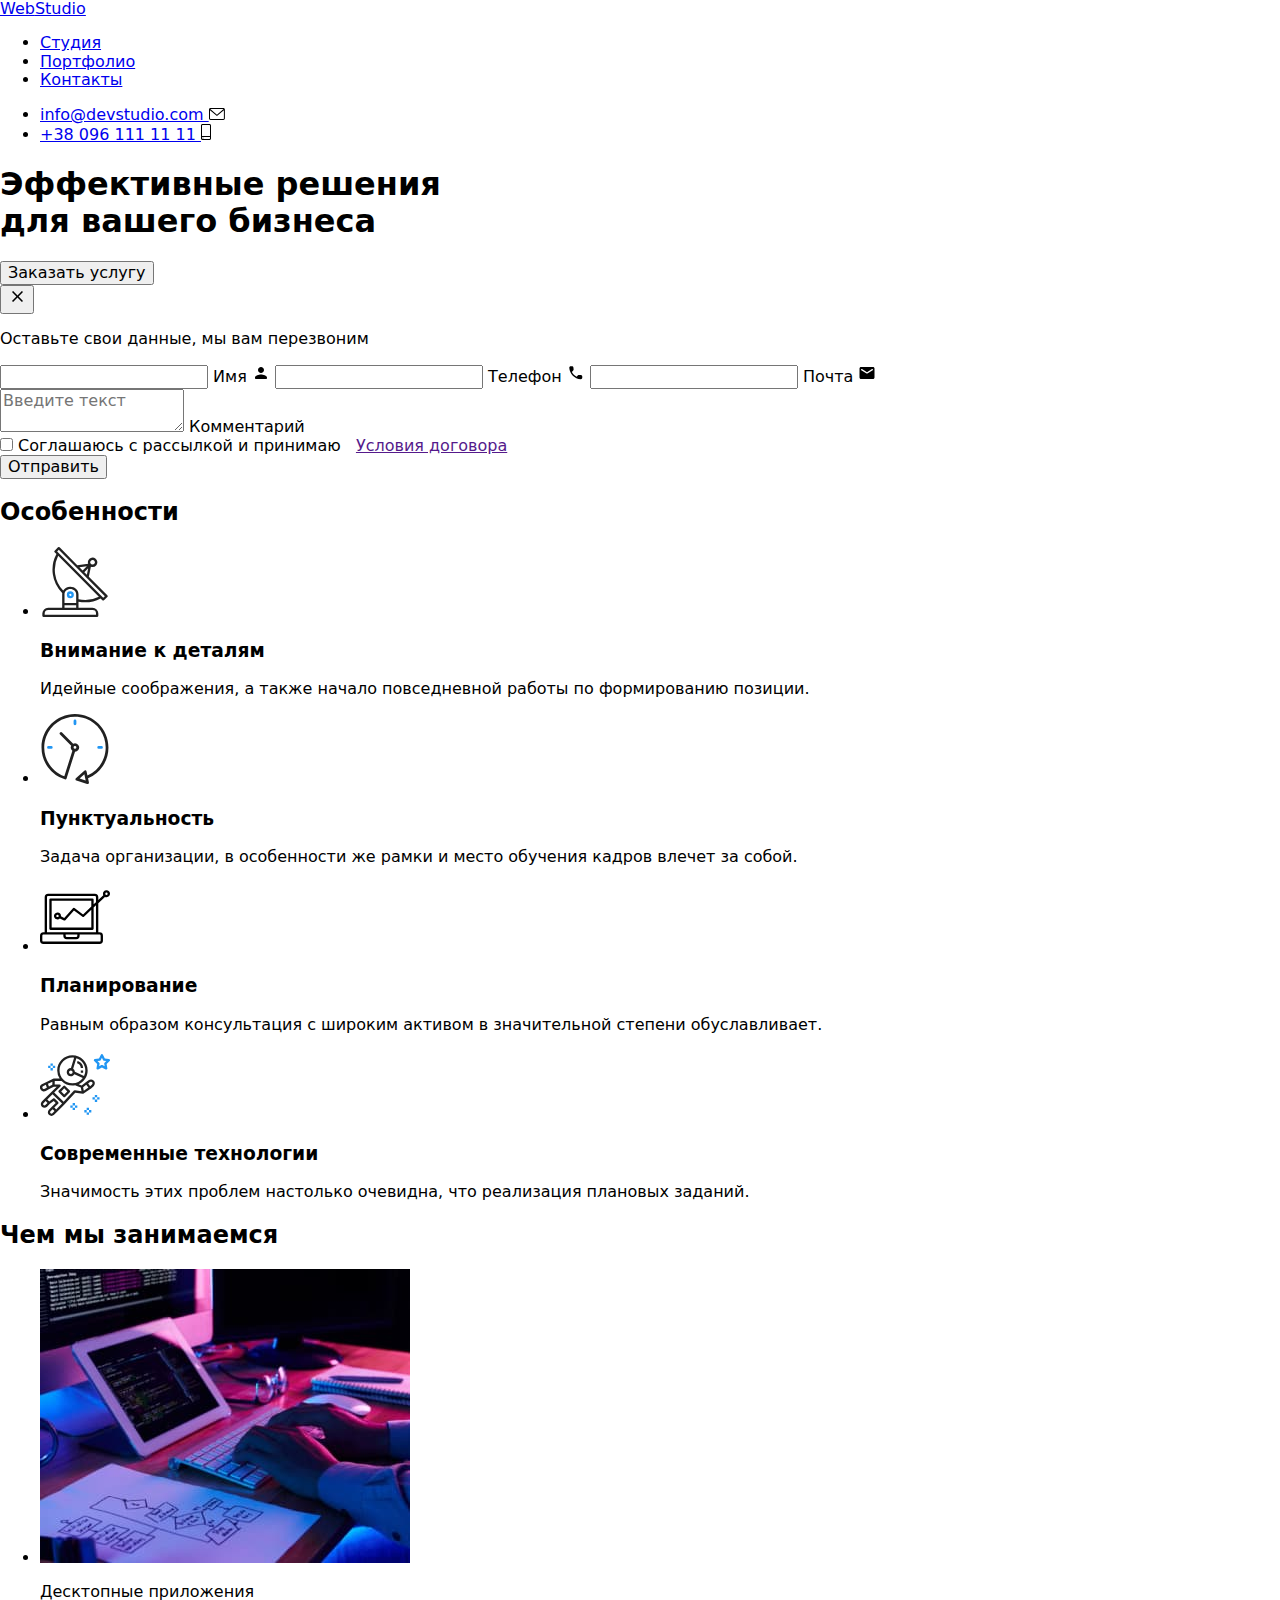
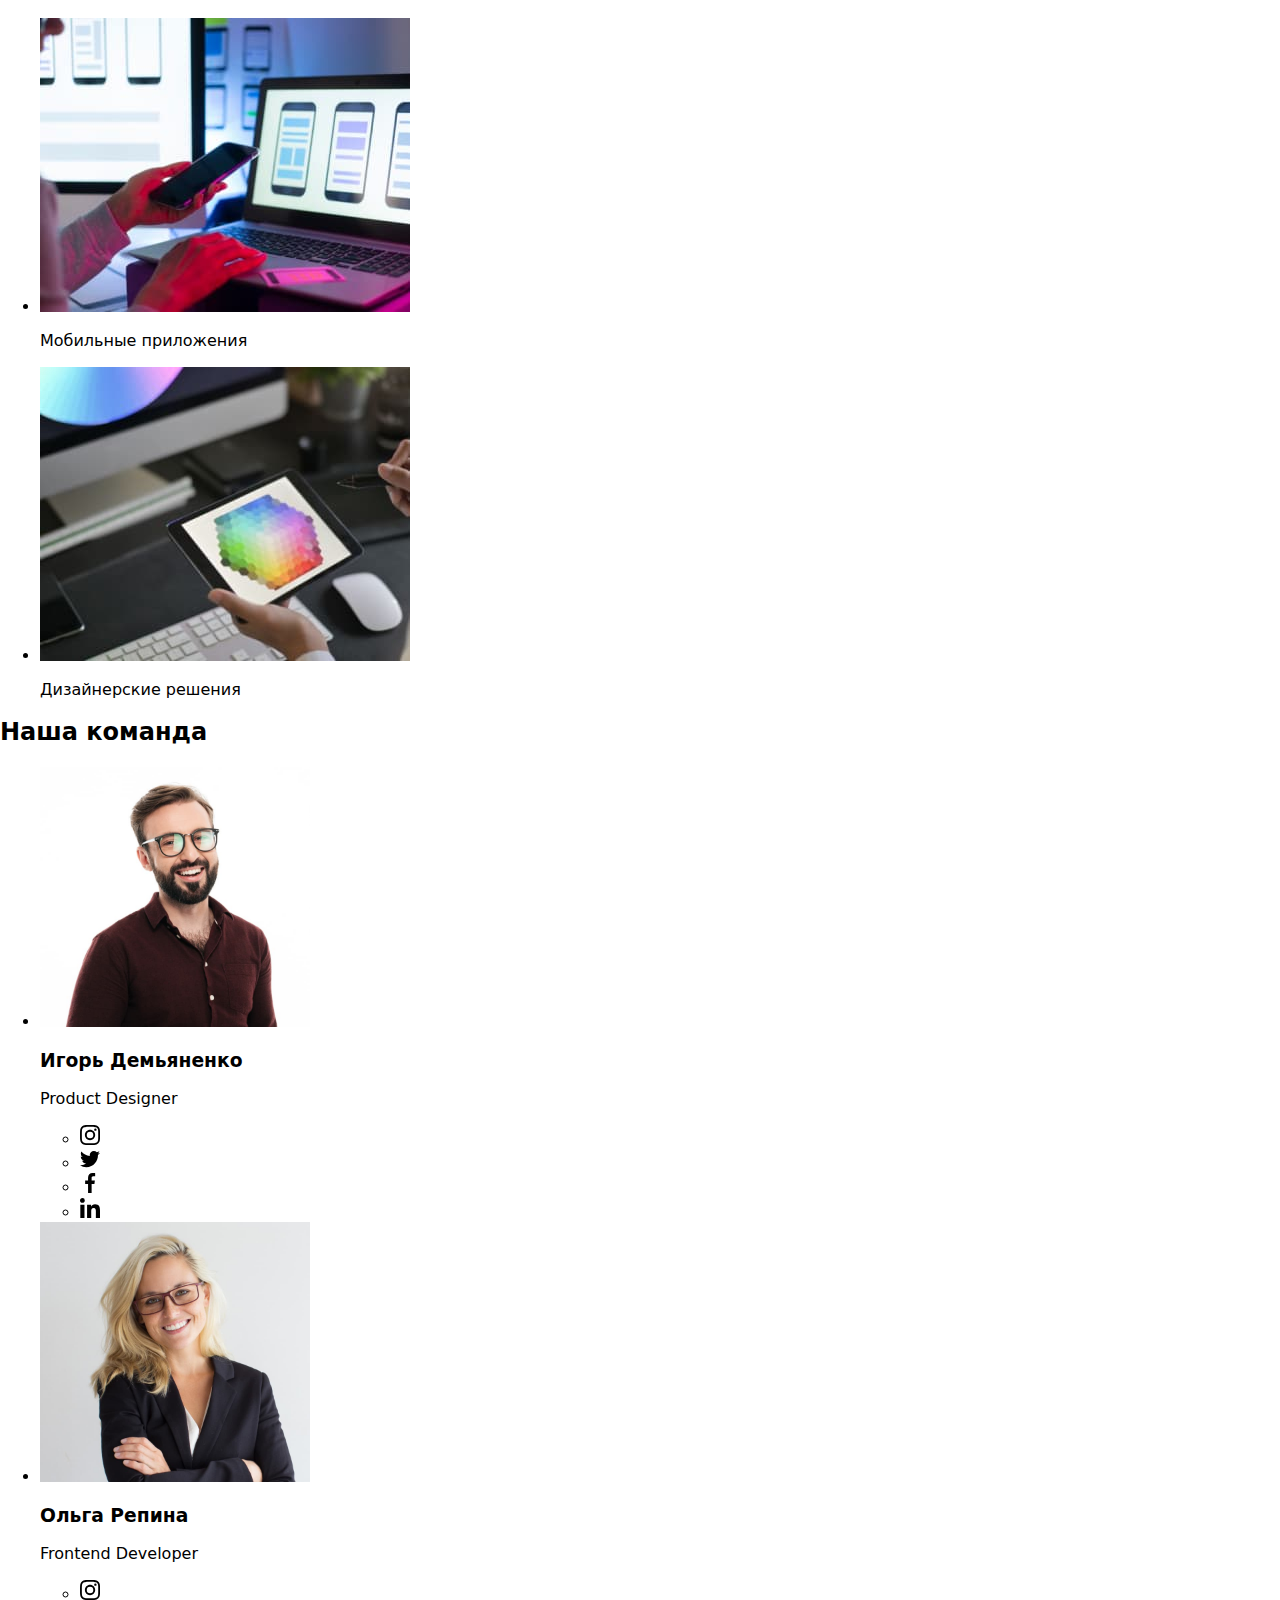
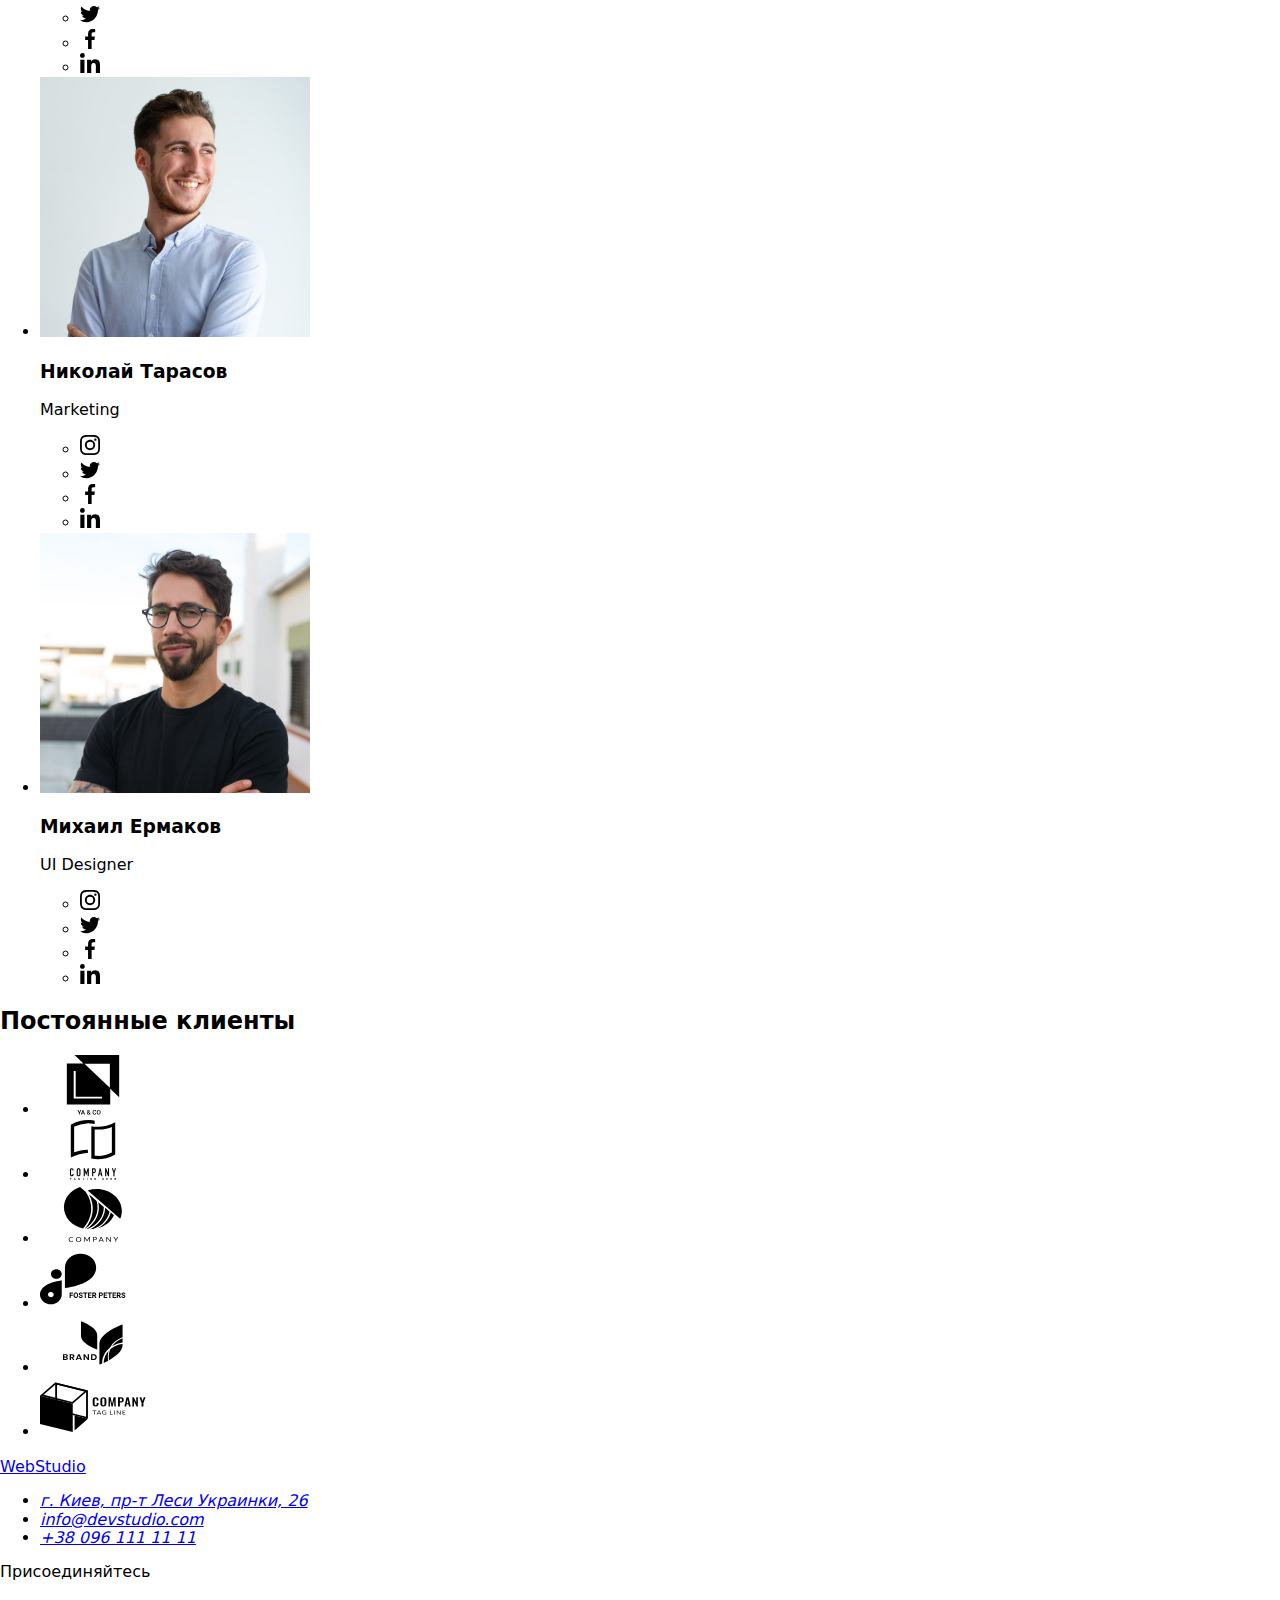
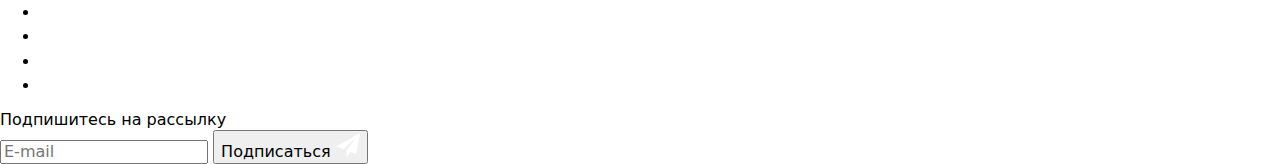
==== commit b71177af: "Добавляет SASS" ====
--- a/index.html
+++ b/index.html
@@ -12,7 +12,7 @@
         rel="stylesheet">
     <link rel="stylesheet"
         href="https://cdnjs.cloudflare.com/ajax/libs/modern-normalize/1.1.0/modern-normalize.min.css">
-    <link rel="stylesheet" href="./css/styles.css">
+    <link rel="stylesheet" href="./css/main.min.css">
     <title>WebStudio</title>
 </head>
 
@@ -20,7 +20,7 @@
 
     <!-- Шапка сайта -->
 
-    <Header class="header-border">
+    <Header class="header">
         <div class="container header-box">
             <a class="logo" href="./index.html">Web<span class="header-logo-studio">Studio</span></a>
 
--- a/css/main.min.css
+++ b/css/main.min.css
@@ -0,0 +1 @@
+/*# sourceMappingURL=main.min.css.map */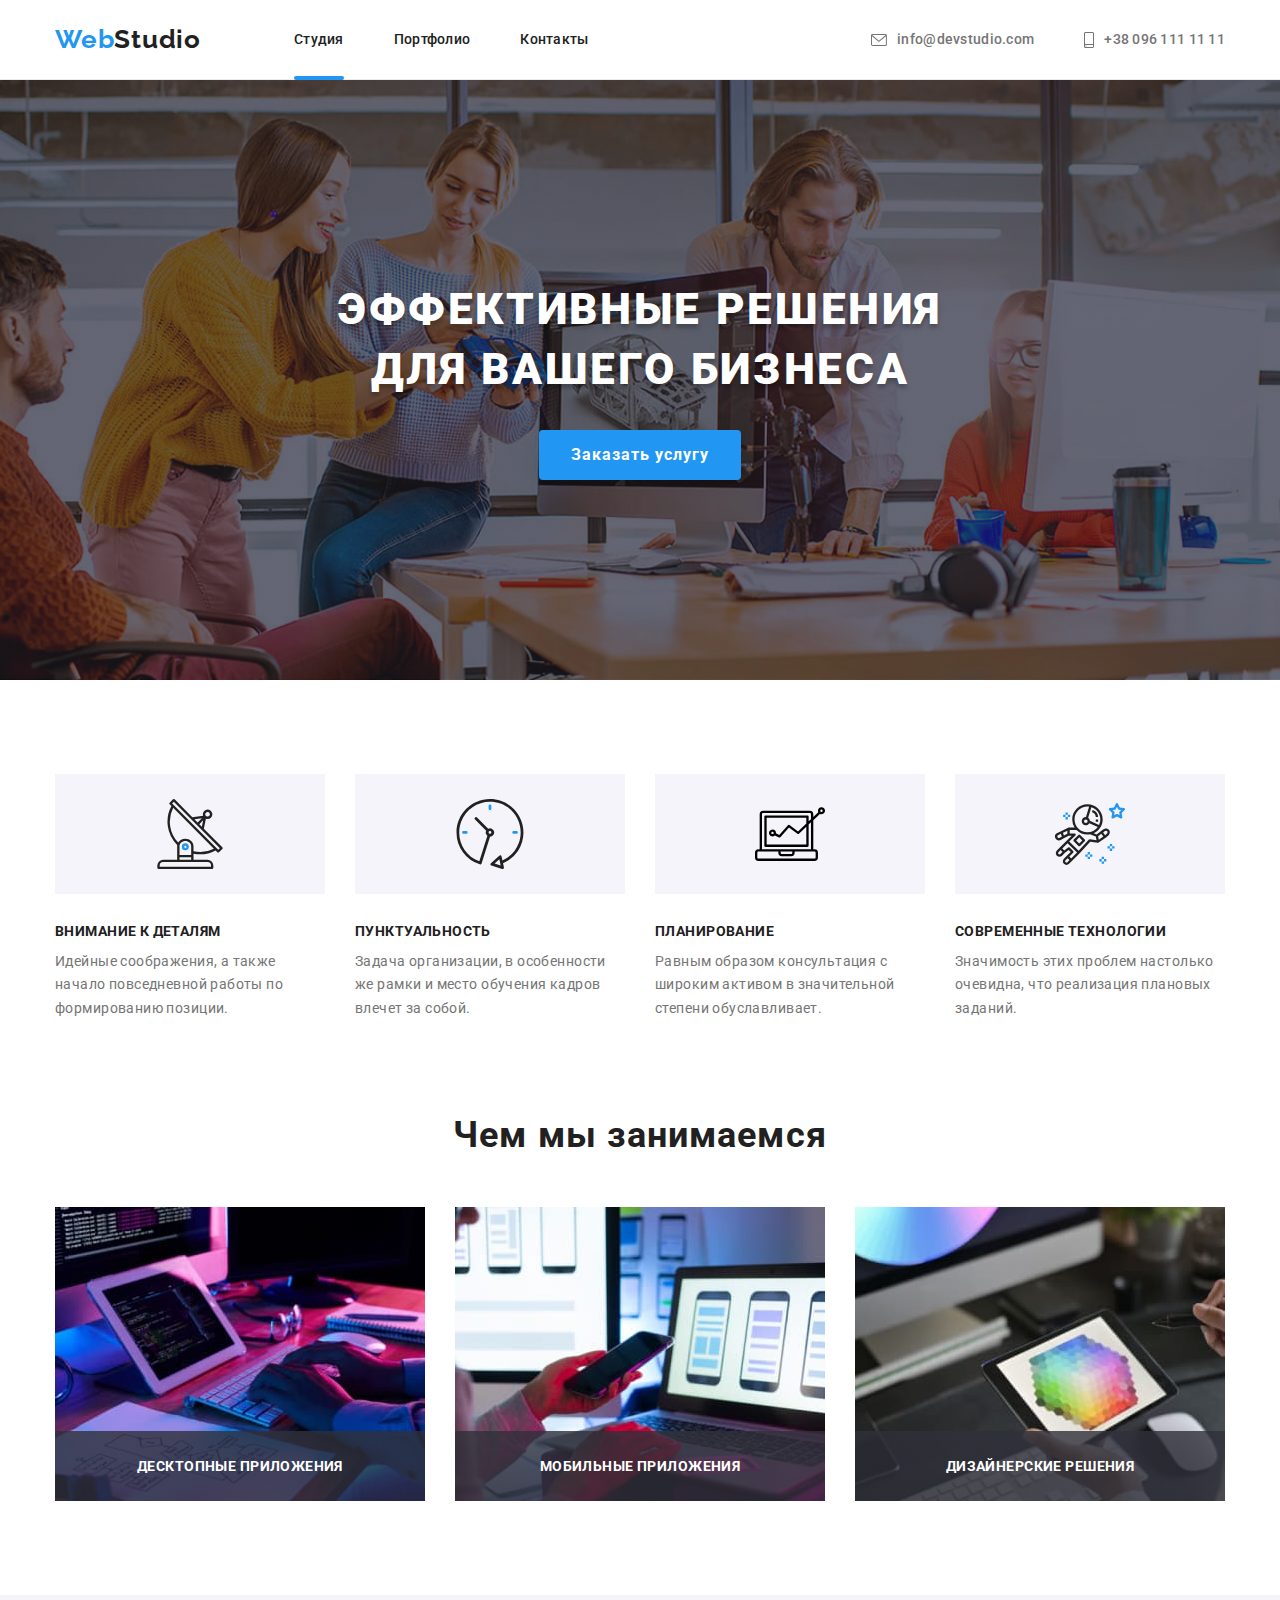
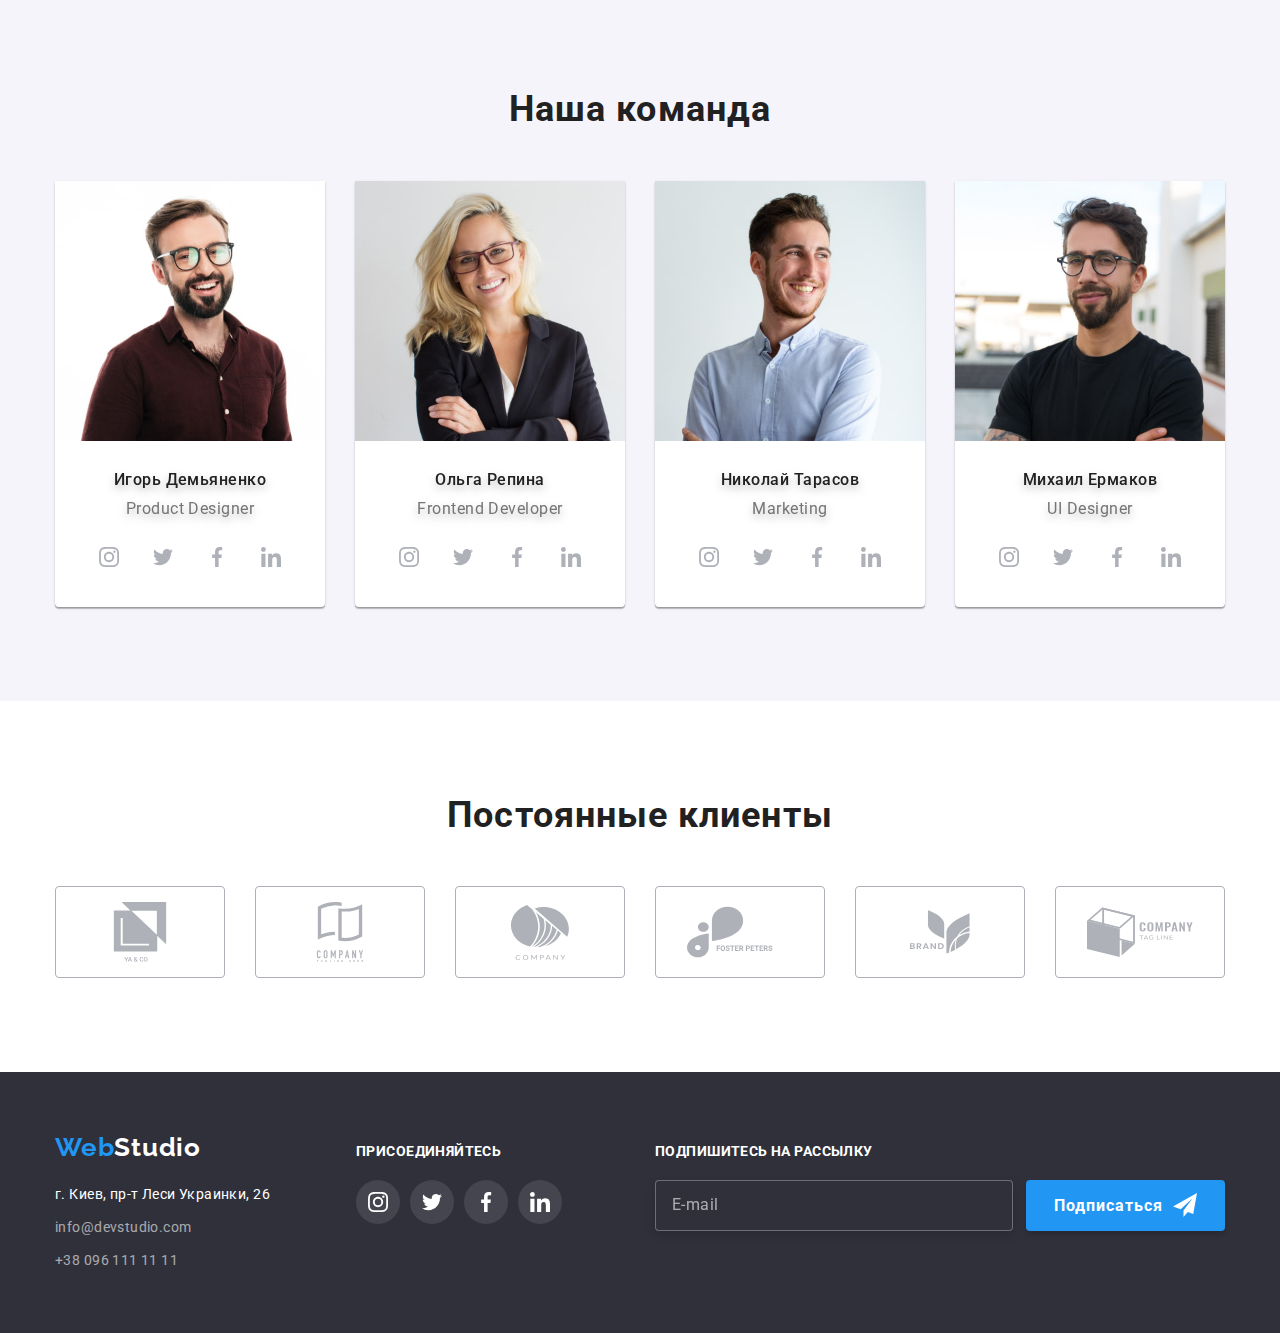
==== commit 3eefb6bb: "Index в  SASS(scss)" ====
--- a/index.html
+++ b/index.html
@@ -20,32 +20,34 @@
 
     <!-- Шапка сайта -->
 
-    <Header class="header">
-        <div class="container header-box">
-            <a class="logo" href="./index.html">Web<span class="header-logo-studio">Studio</span></a>
+    <Header class="page-header">
+        <div class="container container--flex">
+            <a class="logo-black" href="./index.html">Web<span class="logo-black__label">Studio</span></a>
 
             <!-- Навигация -->
 
             <nav class="navigation">
-                <ul class="nav-list">
-                    <li class="nav-list-item"><a class="navigate current-studio" href="./index.html">Студия</a></li>
-                    <li class="nav-list-item"><a class="navigate" href="./portfolio.html">Портфолио</a></li>
-                    <li class="nav-list-item"><a class="navigate" href="./contacts.html">Контакты</a></li>
+                <ul class="navigation__list">
+                    <li class="navigation__item"><a class="navigation__link navigation__link--current-studio"
+                            href="./index.html">Студия</a></li>
+                    <li class="navigation__item"><a class="navigation__link" href="./portfolio.html">Портфолио</a></li>
+                    <li class="navigation__item"><a class="navigation__link" href="./contacts.html">Контакты</a></li>
                 </ul>
             </nav>
-            <ul class="header-list">
-                <li class="header-list-item">
-                    <a class="header-mail" href="mailto:info@devstudio.com">info@devstudio.com
-                        <svg class="header-icon-mail" width="16" height="12">
+
+            <ul class="header__list">
+                <li class="header__item">
+                    <a class="header__link" href="mailto:info@devstudio.com">
+                        <svg class="header__icon" width="16" height="12">
                             <use href="./images/icons.svg#envelope"></use>
-                        </svg>
+                        </svg>info@devstudio.com
                     </a>
                 </li>
-                <li class="header-list-item">
-                    <a class="header-tel" href="tel:+380961111111">+38 096 111 11 11
-                        <svg class="header-icon-phone" width="10" height="16">
+                <li class="header__item">
+                    <a class="header__link" href="tel:+380961111111">
+                        <svg class="header__icon" width="10" height="16">
                             <use href="./images/icons.svg#smartphone"></use>
-                        </svg>
+                        </svg>+38 096 111 11 11
                     </a>
                 </li>
             </ul>
@@ -58,71 +60,70 @@
         <!--Блок хиро-->
         <section class="hero">
             <div class="container">
-                <h1 class="hero-title">Эффективные решения <br> для вашего бизнеса</h1>
-                <button class="hero-button" type="button" data-modal-open>Заказать услугу</button>
-            </div>
-            <div class="backdrop is-hidden" data-modal>
+                <h1 class="hero__title">Эффективные решения <br> для вашего бизнеса</h1>
+                <button class="hero__button" type="button" data-modal-open>Заказать услугу</button>
+            </div>
+            <div class="backdrop backdrop--is-hidden" data-modal>
                 <div class="modal">
-                    <button class="button-close" type="button" data-modal-close>
+                    <button class="modal__button" type="button" data-modal-close>
                         <svg width="18" height="18">
                             <use href="./images/icons.svg#button-close"></use>
                         </svg>
                     </button>
 
-                    <form class="modal-form" autocomplete="on">
+                    <form class="form" autocomplete="on">
 
                         <!-- =========Текс, обращение ========= -->
-                        <p class="modal-form-text">Оставьте свои данные, мы вам перезвоним</p>
-                        <div class="modal-form-container">
+                        <p class="form__text">Оставьте свои данные, мы вам перезвоним</p>
+                        <div class="form__container">
 
                             <!-- ========= Имя ========= -->
-                            <label class="modal-form-label">
-                                <input class="modal-form-input" type="text" name="name" placeholder=" " required
+                            <label class="form__label">
+                                <input class="form__input" type="text" name="name" placeholder=" " required
                                     title="Имя должно содержать не менее трех символом">
-                                <span class="form-label-text">Имя</span>
-                                <svg class="modal-form-icon" width="18" height="18">
+                                <span class="form__placeholder">Имя</span>
+                                <svg class="form__icon" width="18" height="18">
                                     <use href="./images/icons.svg#modal-name"></use>
                                 </svg>
                             </label>
 
                             <!-- ========= Телефон ========= -->
-                            <label class="modal-form-label">
-                                <input class="modal-form-input" type="tel" name="tel" placeholder=" " required>
-                                <span class="form-label-text">Телефон</span>
-                                <svg class="modal-form-icon" width="18" height="18">
+                            <label class="form__label">
+                                <input class="form__input" type="tel" name="tel" placeholder=" " required>
+                                <span class="form__placeholder">Телефон</span>
+                                <svg class="form__icon" width="18" height="18">
                                     <use href="./images/icons.svg#modal-phone"></use>
                                 </svg>
                             </label>
 
                             <!-- ========= Почта ========= -->
-                            <label class="modal-form-label">
-                                <input class="modal-form-input" type="email" name="mail" placeholder=" " required>
-                                <span class="form-label-text">Почта</span>
-                                <svg class="modal-form-icon" width="18" height="18">
+                            <label class="form__label">
+                                <input class="form__input" type="email" name="mail" placeholder=" " required>
+                                <span class="form__placeholder">Почта</span>
+                                <svg class="form__icon" width="18" height="18">
                                     <use href="./images/icons.svg#modal-email"></use>
                                 </svg>
                             </label>
 
                             <!-- ========= Комментарий ========= -->
-                            <div class="modal-textarea-container">
+                            <div class="textarea">
                                 <!-- <label class="modal-form-textarea-label" for="comment">Комментарий</label> -->
-                                <textarea class="modal-textarea" name="comment" id="comment" autocomplete="off"
+                                <textarea class="textarea__input" name="comment" id="comment" autocomplete="off"
                                     placeholder="Введите текст"></textarea>
-                                <label class="modal-form-textarea-label" for="comment">Комментарий</label>
+                                <label class="textarea__label" for="comment">Комментарий</label>
                             </div>
                             <!-- Чекбокс - условия рассылки -->
-                            <!-- <div class="modal-checkbox-container"> -->
-                            <label class="modal-checkbox-label">
-                                <input class="modal-checkbox-input" type="checkbox" name="newsletter" required>
-                                <span class="modal-checkbox-icon"></span>
+
+                            <label class="checkbox">
+                                <input class="checkbox__input" type="checkbox" name="newsletter" required>
+                                <span class="checkbox__icon"></span>
                                 Соглашаюсь с рассылкой и принимаю &nbsp;
-                                <a class="form-link-contarct" href="">Условия договора</a>
-
+                                <a class="checkbox__link" href="">Условия договора</a>
                             </label>
-                            <!-- </div> -->
+
                         </div>
                         <!-- Кнопка - Отправить -->
-                        <button class="modal-form-button" type="submit">Отправить</button>
+                        <button class="form__button" type="submit">Отправить</button>
                     </form>
                 </div>
             </div>
@@ -134,47 +135,47 @@
             <h2 class="features-title-hidden">Особенности</h2>
             <!--Заголовок будет невидимый-->
             <div class="container">
-                <ul class="features-list">
-                    <li class="features-list-item">
-                        <div class="icon-features-container">
-                            <svg class="icon-fetures" width="70" height="70">
+                <ul class="features__list">
+                    <li class="features__item">
+                        <div class="features__container">
+                            <svg width="70" height="70">
                                 <use href="./images/icons.svg#antenna"></use>
                             </svg>
                         </div>
-                        <h3 class="features-subtitle">Внимание к деталям</h3>
-                        <p class="features-text">Идейные соображения, а также начало повседневной работы по
+                        <h3 class="features__subtitle">Внимание к деталям</h3>
+                        <p class="features__text">Идейные соображения, а также начало повседневной работы по
                             формированию
                             позиции.</p>
                     </li>
-                    <li class="features-list-item">
-                        <div class="icon-features-container">
-                            <svg class="icon-fetures" width="70" height="70">
+                    <li class="features__item">
+                        <div class="features__container">
+                            <svg width="70" height="70">
                                 <use href="./images/icons.svg#clock"></use>
                             </svg>
                         </div>
-                        <h3 class="features-subtitle">Пунктуальность</h3>
-                        <p class="features-text">Задача организации, в особенности же рамки и место обучения кадров
+                        <h3 class="features__subtitle">Пунктуальность</h3>
+                        <p class="features__text">Задача организации, в особенности же рамки и место обучения кадров
                             влечет за собой.
                         </p>
                     </li>
-                    <li class="features-list-item">
-                        <div class="icon-features-container">
-                            <svg class="icon-fetures" width="70" height="70">
+                    <li class="features__item">
+                        <div class="features__container">
+                            <svg width="70" height="70">
                                 <use href="./images/icons.svg#diagram"></use>
                             </svg>
                         </div>
-                        <h3 class="features-subtitle">Планирование</h3>
-                        <p class="features-text">Равным образом консультация с широким активом в значительной степени
+                        <h3 class="features__subtitle">Планирование</h3>
+                        <p class="features__text">Равным образом консультация с широким активом в значительной степени
                             обуславливает.</p>
                     </li>
-                    <li class="features-list-item">
-                        <div class="icon-features-container">
-                            <svg class="icon-fetures" width="70" height="70">
+                    <li class="features__item">
+                        <div class="features__container">
+                            <svg width="70" height="70">
                                 <use href="./images/icons.svg#astronaut"></use>
                             </svg>
                         </div>
-                        <h3 class="features-subtitle">Современные технологии</h3>
-                        <p class="features-text">Значимость этих проблем настолько очевидна, что реализация плановых
+                        <h3 class="features__subtitle">Современные технологии</h3>
+                        <p class="features__text">Значимость этих проблем настолько очевидна, что реализация плановых
                             заданий.
                         </p>
                     </li>
@@ -184,26 +185,26 @@
 
         <!-- Чем мы занимаемся -->
 
-        <section class="section worksheet-section">
+        <section class="section section--indent">
             <div class="container">
-                <h2 class="worksheet-title">Чем мы занимаемся</h2>
-                <ul class="worksheet-list">
-                    <li class="worksheet-list-item">
+                <h2 class="worksheet__title">Чем мы занимаемся</h2>
+                <ul class="worksheet__list">
+                    <li class="worksheet__item">
                         <img src="./images/ipadkeyboard.jpg" alt="Работает за клавиатурой" width="370">
-                        <div class="worksheet-list-item-overlay">
-                            <p class="worksheet-text-overlay">Десктопные приложения</p>
-                        </div>
-                    </li>
-                    <li class="worksheet-list-item">
+                        <div class="worksheet__overlay">
+                            <p class="worksheet__text">Десктопные приложения</p>
+                        </div>
+                    </li>
+                    <li class="worksheet__item">
                         <img src="./images/notebooksmartphone.jpg" alt="Работает на смартфоне и ноутбуке" width="370">
-                        <div class="worksheet-list-item-overlay">
-                            <p class="worksheet-text-overlay">Мобильные приложения</p>
-                        </div>
-                    </li>
-                    <li class="worksheet-list-item">
+                        <div class="worksheet__overlay">
+                            <p class="worksheet__text">Мобильные приложения</p>
+                        </div>
+                    </li>
+                    <li class="worksheet__item">
                         <img src="./images/tablet.jpg" alt="Смотрит в планшет" width="370">
-                        <div class="worksheet-list-item-overlay">
-                            <p class="worksheet-text-overlay">Дизайнерские решения</p>
+                        <div class="worksheet__overlay">
+                            <p class="worksheet__text">Дизайнерские решения</p>
                         </div>
                     </li>
                 </ul>
@@ -212,39 +213,39 @@
 
         <!-- Наша команда -->
 
-        <section class="team section">
+        <section class="section section--team">
             <div class="container">
-                <h2 class="team-title">Наша команда</h2>
-                <ul class="team-list">
-                    <li class="team-list-item">
+                <h2 class="team__title">Наша команда</h2>
+                <ul class="team__list">
+                    <li class="team__item">
                         <img src="./images/igor-demianenko.jpg" alt="фото Игорь Демьяненко" width="270">
-                        <div class="team-title-text-container">
-                            <h3 class="team-names-title">Игорь Демьяненко</h3>
-                            <p class="team-text">Product Designer</p>
-                            <ul class="team-social-list">
-                                <li>
-                                    <a class="social-link" href="" aria-label="Инстаграм">
+                        <div class="social">
+                            <h3 class="social__title">Игорь Демьяненко</h3>
+                            <p class="social__text">Product Designer</p>
+                            <ul class="social__list">
+                                <li>
+                                    <a class="social__link" href="" aria-label="Инстаграм">
                                         <svg width="20" height="20">
                                             <use href="./images/icons.svg#instagram-team"></use>
                                         </svg>
                                     </a>
                                 </li>
                                 <li>
-                                    <a class="social-link" href="" aria-label="Твиттер">
+                                    <a class="social__link" href="" aria-label="Твиттер">
                                         <svg width="20" height="20">
                                             <use href="./images/icons.svg#twitter-team"></use>
                                         </svg>
                                     </a>
                                 </li>
                                 <li>
-                                    <a class="social-link" href="" aria-label="Фейсбук">
+                                    <a class="social__link" href="" aria-label="Фейсбук">
                                         <svg width="20" height="20">
                                             <use href="./images/icons.svg#facebook-team"></use>
                                         </svg>
                                     </a>
                                 </li>
                                 <li>
-                                    <a class="social-link" href="" aria-label="Линкедин">
+                                    <a class="social__link" href="" aria-label="Линкедин">
                                         <svg width="20" height="20">
                                             <use href="./images/icons.svg#linkedin-team"></use>
                                         </svg>
@@ -254,35 +255,35 @@
                         </div>
 
                     </li>
-                    <li class="team-list-item">
-                        <img class="team-foto" src="./images/olga-repina.jpg" alt="фото Ольга Репина" width="270">
-                        <div class="team-title-text-container">
-                            <h3 class="team-names-title">Ольга Репина</h3>
-                            <p class="team-text">Frontend Developer</p>
-                            <ul class="team-social-list">
-                                <li>
-                                    <a class="social-link" href="" aria-label="Инстаграм">
+                    <li class="team__item">
+                        <img src="./images/olga-repina.jpg" alt="фото Ольга Репина" width="270">
+                        <div class="social">
+                            <h3 class="social__title">Ольга Репина</h3>
+                            <p class="social__text">Frontend Developer</p>
+                            <ul class="social__list">
+                                <li>
+                                    <a class="social__link" href="" aria-label="Инстаграм">
                                         <svg width="20" height="20">
                                             <use href="./images/icons.svg#instagram-team"></use>
                                         </svg>
                                     </a>
                                 </li>
                                 <li>
-                                    <a class="social-link" href="" aria-label="Твиттер">
+                                    <a class="social__link" href="" aria-label="Твиттер">
                                         <svg width="20" height="20">
                                             <use href="./images/icons.svg#twitter-team"></use>
                                         </svg>
                                     </a>
                                 </li>
                                 <li>
-                                    <a class="social-link" href="" aria-label="Фейсбук">
+                                    <a class="social__link" href="" aria-label="Фейсбук">
                                         <svg width="20" height="20">
                                             <use href="./images/icons.svg#facebook-team"></use>
                                         </svg>
                                     </a>
                                 </li>
                                 <li>
-                                    <a class="social-link" href="" aria-label="Линкедин">
+                                    <a class="social__link" href="" aria-label="Линкедин">
                                         <svg width="20" height="20">
                                             <use href="./images/icons.svg#linkedin-team"></use>
                                         </svg>
@@ -291,36 +292,35 @@
                             </ul>
                         </div>
                     </li>
-                    <li class="team-list-item">
-                        <img class="team-foto" src="./images/nikolay-tarasov.jpg" alt="фото Николай Тарасов"
-                            width="270">
-                        <div class="team-title-text-container">
-                            <h3 class="team-names-title">Николай Тарасов</h3>
-                            <p class="team-text">Marketing</p>
-                            <ul class="team-social-list">
-                                <li>
-                                    <a class="social-link" href="" aria-label="Инстаграм">
+                    <li class="team__item">
+                        <img src="./images/nikolay-tarasov.jpg" alt="фото Николай Тарасов" width="270">
+                        <div class="social">
+                            <h3 class="social__title">Николай Тарасов</h3>
+                            <p class="social__text">Marketing</p>
+                            <ul class="social__list">
+                                <li>
+                                    <a class="social__link" href="" aria-label="Инстаграм">
                                         <svg width="20" height="20">
                                             <use href="./images/icons.svg#instagram-team"></use>
                                         </svg>
                                     </a>
                                 </li>
                                 <li>
-                                    <a class="social-link" href="" aria-label="Твиттер">
+                                    <a class="social__link" href="" aria-label="Твиттер">
                                         <svg width="20" height="20">
                                             <use href="./images/icons.svg#twitter-team"></use>
                                         </svg>
                                     </a>
                                 </li>
                                 <li>
-                                    <a class="social-link" href="" aria-label="Фейсбук">
+                                    <a class="social__link" href="" aria-label="Фейсбук">
                                         <svg width="20" height="20">
                                             <use href="./images/icons.svg#facebook-team"></use>
                                         </svg>
                                     </a>
                                 </li>
                                 <li>
-                                    <a class="social-link" href="" aria-label="Линкедин">
+                                    <a class="social__link" href="" aria-label="Линкедин">
                                         <svg width="20" height="20">
                                             <use href="./images/icons.svg#linkedin-team"></use>
                                         </svg>
@@ -329,35 +329,35 @@
                             </ul>
                         </div>
                     </li>
-                    <li class="team-list-item">
-                        <img class="team-foto" src="./images/mihail-ermakov.jpg" alt="фото Михаил Ермаков" width="270">
-                        <div class="team-title-text-container">
-                            <h3 class="team-names-title">Михаил Ермаков</h3>
-                            <p class="team-text">UI Designer</p>
-                            <ul class="team-social-list">
-                                <li>
-                                    <a class="social-link" href="" aria-label="Инстаграм">
+                    <li class="team__item">
+                        <img src="./images/mihail-ermakov.jpg" alt="фото Михаил Ермаков" width="270">
+                        <div class="social">
+                            <h3 class="social__title">Михаил Ермаков</h3>
+                            <p class="social__text">UI Designer</p>
+                            <ul class="social__list">
+                                <li>
+                                    <a class="social__link" href="" aria-label="Инстаграм">
                                         <svg width="20" height="20">
                                             <use href="./images/icons.svg#instagram-team"></use>
                                         </svg>
                                     </a>
                                 </li>
                                 <li>
-                                    <a class="social-link" href="" aria-label="Твиттер">
+                                    <a class="social__link" href="" aria-label="Твиттер">
                                         <svg width="20" height="20">
                                             <use href="./images/icons.svg#twitter-team"></use>
                                         </svg>
                                     </a>
                                 </li>
                                 <li>
-                                    <a class="social-link" href="" aria-label="Фейсбук">
+                                    <a class="social__link" href="" aria-label="Фейсбук">
                                         <svg width="20" height="20">
                                             <use href="./images/icons.svg#facebook-team"></use>
                                         </svg>
                                     </a>
                                 </li>
                                 <li>
-                                    <a class="social-link" href="" aria-label="Линкедин">
+                                    <a class="social__link" href="" aria-label="Линкедин">
                                         <svg width="20" height="20">
                                             <use href="./images/icons.svg#linkedin-team"></use>
                                         </svg>
@@ -374,9 +374,9 @@
 
         <section class="section">
             <div class="container">
-                <h2 class="clients-title">Постоянные клиенты</h2>
-                <ul class="clients-list">
-                    <li><a class="clients-link" href="">
+                <h2 class="clients__title">Постоянные клиенты</h2>
+                <ul class="clients__list">
+                    <li><a class="clients__link" href="">
                             <svg width="106" height="60">
                                 <use href="./images/icons.svg#company1">
                                 </use>
@@ -384,7 +384,7 @@
                         </a>
                     </li>
                     <li>
-                        <a class="clients-link" href="">
+                        <a class="clients__link" href="">
                             <svg width="106" height="60">
                                 <use href="./images/icons.svg#company2">
                                 </use>
@@ -392,7 +392,7 @@
                         </a>
                     </li>
                     <li>
-                        <a class="clients-link" href="">
+                        <a class="clients__link" href="">
                             <svg width="106" height="60">
                                 <use href="./images/icons.svg#company3">
                                 </use>
@@ -400,7 +400,7 @@
                         </a>
                     </li>
                     <li>
-                        <a class="clients-link" href="">
+                        <a class="clients__link" href="">
                             <svg width="106" height="60">
                                 <use href="./images/icons.svg#company4">
                                 </use>
@@ -408,7 +408,7 @@
                         </a>
                     </li>
                     <li>
-                        <a class="clients-link" href="">
+                        <a class="clients__link" href="">
                             <svg width="106" height="60">
                                 <use href="./images/icons.svg#company5">
                                 </use>
@@ -416,7 +416,7 @@
                         </a>
                     </li>
                     <li>
-                        <a class="clients-link" href="">
+                        <a class="clients__link" href="">
                             <svg width="106" height="60">
                                 <use href="./images/icons.svg#company6">
                                 </use>
@@ -432,54 +432,55 @@
 
     <footer class="footer">
 
-        <div class="container footer-flex">
-
-            <div class="footer-contact">
-                <a class="footer-logo" href="./index.html">Web<span class="footer-logo-studio">Studio</span></a>
+        <div class="container container__footer--flex">
+
+            <div class="footer__container">
+                <a class="logo-white" href="./index.html">Web<span class="logo-white__label">Studio</span></a>
                 <!-- <img src="./images/Footer-bg.jpg" alt="Задний фон футера" width="1600"> -->
-                <address>
-                    <ul class="footer-list">
-                        <li class="footer-list-item"><a class="location" href="https://goo.gl/maps/4drAFhD1oQaZ1hP96"
+                <address class="address">
+                    <ul class="address__list">
+                        <li class="address__item"><a class="address__link" href="https://goo.gl/maps/4drAFhD1oQaZ1hP96"
                                 target="_blank">г.
                                 Киев, пр-т
                                 Леси
                                 Украинки, 26</a>
                         </li>
-                        <li class="footer-list-item"><a class="mail-footer"
+                        <li class="address__item"><a class="address__link--contact"
                                 href="mailto:info@devstudio.com">info@devstudio.com</a></li>
-                        <li class="footer-list-item"><a class="tel-footer" href="tel:+380961111111">+38 096 111 11
+                        <li class="address__item"><a class="address__link--contact" href="tel:+380961111111">+38 096 111
+                                11
                                 11</a>
                         </li>
                     </ul>
                 </address>
             </div>
 
-            <div class="footer-join">
-                <p class="footer-join-text">Присоединяйтесь</p>
-                <ul class="footer-social-list">
-                    <li>
-                        <a class="footer-social-link" href="">
+            <div class="join">
+                <p class="join__text">Присоединяйтесь</p>
+                <ul class="join__list">
+                    <li>
+                        <a class="join__link" href="">
                             <svg width="20" height="20">
                                 <use href="./images/icons.svg#instagram-footer"></use>
                             </svg>
                         </a>
                     </li>
                     <li>
-                        <a class="footer-social-link" href="">
+                        <a class="join__link" href="">
                             <svg width="20" height="20">
                                 <use href="./images/icons.svg#twitter-footer"></use>
                             </svg>
                         </a>
                     </li>
                     <li>
-                        <a class="footer-social-link" href="">
+                        <a class="join__link" href="">
                             <svg width="20" height="20">
                                 <use href="./images/icons.svg#facebook-footer"></use>
                             </svg>
                         </a>
                     </li>
                     <li>
-                        <a class="footer-social-link" href="">
+                        <a class="join__link" href="">
                             <svg width="20" height="20">
                                 <use href="./images/icons.svg#linkedin-footer"></use>
                             </svg>
@@ -489,15 +490,15 @@
             </div>
 
 
-            <form class="footer-subscribe-form">
+            <form class="subscribe">
                 <!-- <p class="footer-subscribe-text">Подпишитесь на рассылку</p> -->
-                <div class="footer-form-container">
-                    <label for="subscribe-mail" class="footer-subscribe-label">Подпишитесь на рассылку</label>
+                <div class="subscribe__container">
+                    <label for="subscribe-mail" class="subscribe__label">Подпишитесь на рассылку</label>
                     <!-- Растягивал лэйбл, чтобы не промазал пользователь и автофокус в поле инпута сработал -->
-                    <div class="footer-form-wrapper">
+                    <div class="subscribe__wrapper">
                         <input type="email" name="email" id="subscribe-mail" placeholder="E-mail" required>
-                        <button type="submit" class="footer-subscribe-button">Подписаться
-                            <svg class="footer-subscribe-icon" width="24" height="24">
+                        <button type="submit" class="subscribe__button">Подписаться
+                            <svg class="subscribe__icon" width="24" height="24">
                                 <use href="./images/icons.svg#footer-button-subscribe"></use>
                             </svg>
                         </button>
--- a/css/main.min.css
+++ b/css/main.min.css
@@ -1 +1 @@
-/*# sourceMappingURL=main.min.css.map */+/*! modern-normalize v1.1.0 | MIT License | https://github.com/sindresorhus/modern-normalize */*,::before,::after{box-sizing:border-box}html{line-height:1.15;-webkit-text-size-adjust:100%;-moz-tab-size:4;tab-size:4}body{margin:0;font-family:system-ui,-apple-system,"Segoe UI",Roboto,Helvetica,Arial,sans-serif,"Apple Color Emoji","Segoe UI Emoji"}hr{height:0;color:inherit}abbr[title]{text-decoration:underline dotted}b,strong{font-weight:bolder}code,kbd,samp,pre{font-family:ui-monospace,SFMono-Regular,Consolas,"Liberation Mono",Menlo,monospace;font-size:1em}small{font-size:80%}sub,sup{font-size:75%;line-height:0;position:relative;vertical-align:baseline}sub{bottom:-0.25em}sup{top:-0.5em}table{text-indent:0;border-color:inherit}button,input,optgroup,select,textarea{font-family:inherit;font-size:100%;line-height:1.15;margin:0}button,select{text-transform:none}button,[type=button],[type=reset],[type=submit]{-webkit-appearance:button}::-moz-focus-inner{border-style:none;padding:0}:-moz-focusring{outline:1px dotted ButtonText}:-moz-ui-invalid{box-shadow:none}legend{padding:0}progress{vertical-align:baseline}::-webkit-inner-spin-button,::-webkit-outer-spin-button{height:auto}[type=search]{-webkit-appearance:textfield;outline-offset:-2px}::-webkit-search-decoration{-webkit-appearance:none}::-webkit-file-upload-button{-webkit-appearance:button;font:inherit}summary{display:list-item}h1,h2,h3,p{margin:0}img{max-width:100%;height:auto;display:block}ul,ol{margin:0;padding-left:0;list-style:none}a{text-decoration:none}body{font-family:"Roboto",sans-serif;color:#212121}.container{width:1200px;padding-left:15px;padding-right:15px;margin-left:auto;margin-right:auto}.container--flex{display:flex}.page-header{background-color:#fff;border-bottom:1px solid #ececec}.header__list{display:flex;padding-left:0;margin-top:0;margin-right:0;margin-bottom:0;margin-left:auto}.header__item+.header__item{margin-left:50px}.header__link{display:flex;align-content:center;justify-content:center;font-weight:500;font-size:14px;line-height:1.14;letter-spacing:.02em;color:#757575;text-decoration:none;padding-top:32px;padding-bottom:31px;transition:color 250ms cubic-bezier(0.4, 0, 0.2, 1)}.header__link:hover{color:#2196f3}.header__link:focus{color:#2196f3}.header__icon{fill:currentColor;align-self:center;margin-right:10px}.logo-black{font-family:"Raleway";font-weight:700;font-size:26px;line-height:1.19;letter-spacing:.03em;color:#2196f3;text-decoration:none;padding-top:24px;padding-bottom:24px}.logo-black__label{color:#212121}.navigation{margin-left:93px}.navigation__list{display:flex;margin-top:0;margin-bottom:0;padding-left:0}.navigation__item{position:relative}.navigation__list .navigation__item+.navigation__item{margin-left:50px}.navigation__link{font-weight:500;font-size:14px;line-height:1.14;letter-spacing:.02em;color:#212121;text-decoration:none;display:block;padding-top:32px;padding-bottom:31px;transition:color 250ms cubic-bezier(0.4, 0, 0.2, 1)}.navigation__link:hover{color:#2196f3}.navigation__link:focus{color:#2196f3}.navigation__link--current-studio::after{content:"";position:absolute;bottom:-1px;left:0;display:block;width:100%;height:4px;background:#2196f3;border-radius:2px}.hero{max-width:1600px;background-color:#c4c4c4;text-align:center;background-image:linear-gradient(to right, rgba(47, 48, 58, 0.4), rgba(47, 48, 58, 0.4)),url(../../images/hero.jpg);background-repeat:no-repeat;background-size:cover;background-position:center;margin-right:auto;margin-left:auto;padding-top:200px;padding-bottom:200px}.hero__title{font-weight:900;font-size:44px;line-height:1.36;letter-spacing:.06em;text-transform:uppercase;color:#fff;text-shadow:0px 4px 4px rgba(0,0,0,.25);margin:0 0 30px}.hero__button{font-family:"Roboto";background-color:#2196f3;border-radius:4px;border:0px;font-weight:700;font-size:16px;line-height:1.87;letter-spacing:.06em;color:#fff;cursor:pointer;box-shadow:0px 4px 4px rgba(0,0,0,.15);padding:10px 32px;transition:background-color 250ms cubic-bezier(0.4, 0, 0.2, 1),box-shadow 250ms cubic-bezier(0.4, 0, 0.2, 1)}.hero__button:hover{background-color:#188ce8;box-shadow:0px 4px 4px rgba(0,0,0,.15)}.hero__button:focus{background-color:#188ce8;box-shadow:0px 4px 4px rgba(0,0,0,.15)}.backdrop{position:fixed;top:0;left:0;width:100%;height:100%;background-image:linear-gradient(rgba(0, 0, 0, 0.2), rgba(0, 0, 0, 0.2));z-index:999;opacity:1;transition:opacity 250ms cubic-bezier(0.4, 0, 0.2, 1),visibility 250ms cubic-bezier(0.4, 0, 0.2, 1)}.backdrop--is-hidden{opacity:0;pointer-events:none;visibility:hidden}.modal{position:absolute;top:50%;left:50%;transform:translate(-50%, -50%);min-width:528px;min-height:581px;background-color:#fff;box-shadow:0px 1px 3px rgba(0,0,0,.12),0px 1px 1px rgba(0,0,0,.14),0px 2px 1px rgba(0,0,0,.2);border-radius:4px;opacity:1;transform:translate(-50%, -50%) scale(1, 1);transition:transform 400ms cubic-bezier(0.4, 0, 0.2, 1),opacity 250ms cubic-bezier(0.4, 0, 0.2, 1),visibility 250ms cubic-bezier(0.4, 0, 0.2, 1)}.backdrop.backdrop--is-hidden .modal{opacity:0;transform:translate(-50%, -50%) scale(0, 0)}.modal__button{position:absolute;top:8px;right:8px;display:inline-flex;justify-content:center;align-items:center;width:30px;height:30px;background-color:#fff;border:1px solid rgba(0,0,0,.1);border-radius:50%;cursor:pointer;transition:fill 250ms cubic-bezier(0.4, 0, 0.2, 1)}.modal__button:hover{fill:#2196f3}.modal__button:focus{fill:#2196f3}.form{padding:40px;text-align:left}.form__text{margin-bottom:30px;font-weight:700;font-size:20px;line-height:23px;text-align:center;letter-spacing:.03em;color:#212121}.form__container{display:flex;flex-direction:column;padding:0;margin-left:auto;margin-right:auto;margin-bottom:30px}.form__container textarea::placeholder{font-size:14px;line-height:1.42;letter-spacing:.01em;color:rgba(117,117,117,.5)}.form__label{position:relative;font-size:12px;line-height:1.17;letter-spacing:.01em;color:#757575;margin-bottom:28px}.form__label:nth-child(3){margin-bottom:10px}.form__input{margin:0 auto;padding-top:12px;padding-bottom:12px;width:100%;text-indent:42px;border:1px solid rgba(33,33,33,.2);border-radius:4px;outline-color:#2196f3}.form__input:hover{border-color:#2196f3}.form__input:focus{border-color:#2196f3}.form__icon{position:absolute;top:11px;left:12px}.form__label:focus-within .form__icon{fill:#2196f3}.form__placeholder{position:absolute;top:13px;left:42px;transition:transform 250ms cubic-bezier(0.4, 0, 0.2, 1),color 250ms cubic-bezier(0.4, 0, 0.2, 1)}.form__label:focus-within .form__placeholder,.form__input:not(:placeholder-shown)+.form__placeholder{transform:translate(-42px, -30px);color:#2196f3}.textarea{display:flex;flex-direction:column-reverse;margin-bottom:20px}.textarea__input{display:block;margin:0;padding:12px 16px;resize:none;width:100%;height:120px;border:1px solid rgba(33,33,33,.2);border-radius:4px;outline-color:#2196f3}.textarea__input:hover{border-color:#2196f3}.textarea__input:focus{border-color:#2196f3}.textarea__label{display:block;font-size:12px;line-height:1.17;letter-spacing:.01em;color:#757575;margin-bottom:4px}.textarea__input:focus~.textarea__label{color:#2196f3}.checkbox{display:flex;align-items:center;justify-content:center;font-size:14px;line-height:1.72;letter-spacing:.03em;color:#757575}.checkbox__input{width:1px;height:1px;margin:-1px;border:0;padding:0;white-space:nowrap;clip-path:inset(100%);clip:rect(0 0 0 0);overflow:hidden;position:absolute}.checkbox__icon{display:block;width:15px;height:15px;border:2px solid;border-color:#000;border-radius:2px;background-size:contain;background-origin:border-box;margin-right:7px;transition:background-color 250ms cubic-bezier(0.4, 0, 0.2, 1),background-image 250ms cubic-bezier(0.4, 0, 0.2, 1),border-color 250ms cubic-bezier(0.4, 0, 0.2, 1)}.checkbox__input:checked+.checkbox__icon{background-color:#2196f3;background-image:url(../../images/full-check.svg);background-size:contain;background-origin:border-box;border-color:#2196f3}.checkbox__input:focus+.checkbox__icon{outline:1px outset #212121}.checkbox__link{color:#2196f3}.form__button{display:flex;margin-right:auto;margin-left:auto;padding:10px 55px;background-color:#2196f3;font-weight:700;font-size:16px;line-height:1.875;letter-spacing:.06em;box-shadow:0px 4px 4px rgba(0,0,0,.15);border-radius:4px;border:0;cursor:pointer;color:#fff;transition:background-color 250ms cubic-bezier(0.4, 0, 0.2, 1)}.form__button:hover{background-color:#188ce8}.form__button:focus{background-color:#188ce8}.section{padding-top:94px;padding-bottom:94px}.features-title-hidden{width:1px;height:1px;margin:-1px;border:0;padding:0;white-space:nowrap;clip-path:inset(100%);clip:rect(0 0 0 0);overflow:hidden;position:absolute}.features__list{display:flex;padding-left:0;margin-top:0;margin-bottom:0}.features__item{width:calc((100% - 90px)/4);margin-left:30px}.features__item:first-child{margin-left:0}.features__container{display:flex;height:120px;background-color:#f5f4fa;align-items:center;justify-content:center;margin-bottom:30px}.features__subtitle{font-size:14px;line-height:1.14;letter-spacing:.03em;text-transform:uppercase;color:#212121;margin-top:0;margin-bottom:10px}.features__text{font-size:14px;line-height:1.71;letter-spacing:.03em;color:#757575}.section--indent{padding-top:0}.worksheet__title{font-size:36px;line-height:1.16;letter-spacing:.03em;margin-top:0;margin-bottom:50px;text-align:center}.worksheet__list{display:flex;padding-left:0;margin-top:0;margin-bottom:0;margin-left:auto;margin-right:auto;justify-content:space-between}.worksheet__item{position:relative}.worksheet__overlay{position:absolute;bottom:0;left:0;display:flex;width:100%;height:70px;align-items:center;justify-content:center;background-image:linear-gradient(rgba(47, 48, 58, 0.8), rgba(47, 48, 58, 0.8))}.worksheet__text{text-transform:uppercase;font-weight:700;font-size:14px;line-height:1.15;letter-spacing:.03em;color:#fff}.section--team{background-color:#f5f4fa}.team__title{font-size:36px;line-height:1.16;letter-spacing:.03em;margin-top:0;margin-bottom:50px;text-align:center}.team__list{display:flex;padding-left:0;margin-top:0;margin-bottom:0;margin-left:auto;margin-right:auto;text-align:center}.team__item{background-color:#fff;box-shadow:0px 1px 3px rgba(0,0,0,.12),0px 1px 1px rgba(0,0,0,.14),0px 2px 1px rgba(0,0,0,.2);border-radius:0px 0px 4px 4px}.team__item+.team__item{margin-left:30px}.team__item:first-child{margin-left:0}.social{padding-top:30px;padding-bottom:28px}.social__title{font-weight:500;font-size:16px;line-height:1.18;letter-spacing:.03em;filter:drop-shadow(0px 4px 4px rgba(0, 0, 0, 0.25));margin-bottom:10px}.social__text{font-size:16px;line-height:1.18;letter-spacing:.03em;color:#757575;filter:drop-shadow(0px 4px 4px rgba(0, 0, 0, 0.25));margin-top:0;margin-bottom:16px}.social__list{gap:10px;display:flex;justify-content:center}.social__link{fill:#afb1b8;display:flex;height:44px;width:44px;background-color:#fff;border-radius:50%;justify-content:center;align-items:center;transition:background-color 250ms cubic-bezier(0.4, 0, 0.2, 1),fill 250ms cubic-bezier(0.4, 0, 0.2, 1)}.social__link:hover{background-color:#2196f3;fill:#fff}.social__link:focus{background-color:#2196f3;fill:#fff}.clients__title{line-height:1.16;letter-spacing:.03em;margin-top:0;margin-bottom:50px;text-align:center;font-size:36px}.clients__list{display:flex;justify-content:space-between}.clients__link{display:flex;width:170px;height:92px;align-items:center;justify-content:center;border-radius:4px;border:1px solid;border-color:#afb1b8;fill:#afb1b8;transition:border-color 250ms cubic-bezier(0.4, 0, 0.2, 1),fill 250ms cubic-bezier(0.4, 0, 0.2, 1)}.clients__link:hover{fill:#2196f3;border-color:#2196f3}.clients__link:focus{fill:#2196f3;border-color:#2196f3}.footer{background-color:#2f303a;padding-top:60px;padding-bottom:60px}.container__footer--flex{display:flex;align-items:baseline}.footer__container{flex-grow:1}.address__list{display:inline-block;padding-left:0;margin-top:0;margin-bottom:0}.address__item:not(:last-child){margin-bottom:9px}.address__link{text-decoration:none;font-style:normal;font-size:14px;line-height:1.71;letter-spacing:.03em;color:#fff;transition:color 250ms cubic-bezier(0.4, 0, 0.2, 1)}.address__link:hover{color:#2196f3}.address__link:focus{color:#2196f3}.address__link--contact{font-style:normal;font-size:14px;line-height:1.71;letter-spacing:.03em;color:rgba(255,255,255,.6);transition:color 250ms cubic-bezier(0.4, 0, 0.2, 1)}.address__link--contact:hover{color:#2196f3}.address__link--contact:focus{color:#2196f3}.logo-white{display:inline-block;font-family:"Raleway";font-weight:700;font-size:26px;line-height:1.19;letter-spacing:.03em;color:#2196f3;text-decoration:none;margin-bottom:20px}.logo-white__label{color:#fff}.join{margin-left:70px}.join__text{font-family:"Roboto";font-style:normal;font-weight:700;font-size:14px;line-height:1.14;letter-spacing:.03em;text-transform:uppercase;color:#fff;margin-bottom:20px}.join__list{display:flex;width:206px;justify-content:space-between}.join__link{display:flex;width:44px;background-color:rgba(255,255,255,.1);border-radius:50%;justify-content:center;align-items:center;height:44px;transition:background-color 250ms cubic-bezier(0.4, 0, 0.2, 1)}.join__link:hover{background-color:#2196f3}.join__link:focus{background-color:#2196f3}.subscribe{width:570px;margin-left:93px}.subscribe__container input{padding:15px 0;margin:0;width:358px;border:1px solid rgba(255,255,255,.3);filter:drop-shadow(0px 4px 4px rgba(0, 0, 0, 0.15));border-radius:4px;background-color:#2f303a;color:#fff;text-indent:16px;outline-color:#2196f3;outline-width:0;transition:border-color 250ms cubic-bezier(0.4, 0, 0.2, 1)}.subscribe__container input:hover,.subscribe__container input:focus{border-color:#2196f3}.subscribe__label{display:inline-block;color:#fff;text-transform:uppercase;font-weight:700;font-size:14px;line-height:1.14;letter-spacing:.03em;margin-bottom:20px}.subscribe__wrapper{display:flex;justify-content:space-between}.subscribe__wrapper input::placeholder{font-size:16px;line-height:1.25;letter-spacing:.03em;color:rgba(255,255,255,.6)}.subscribe__wrapper input::placeholder{font-size:16px;line-height:1.25;letter-spacing:.03em;color:rgba(255,255,255,.6)}.subscribe__button{padding:10px 28px;display:inline-flex;align-items:center;text-align:center;cursor:pointer;font-family:"Roboto";background-color:#2196f3;border-radius:4px;border:0px;font-weight:700;font-size:16px;line-height:1.87;letter-spacing:.06em;color:#fff;box-shadow:0px 4px 4px rgba(0,0,0,.15);transition:background-color 250ms cubic-bezier(0.4, 0, 0.2, 1)}.subscribe__button:hover{background-color:#188ce8}.subscribe__button:focus{background-color:#188ce8}.subscribe__icon{margin-left:10px}/*# sourceMappingURL=main.min.css.map */